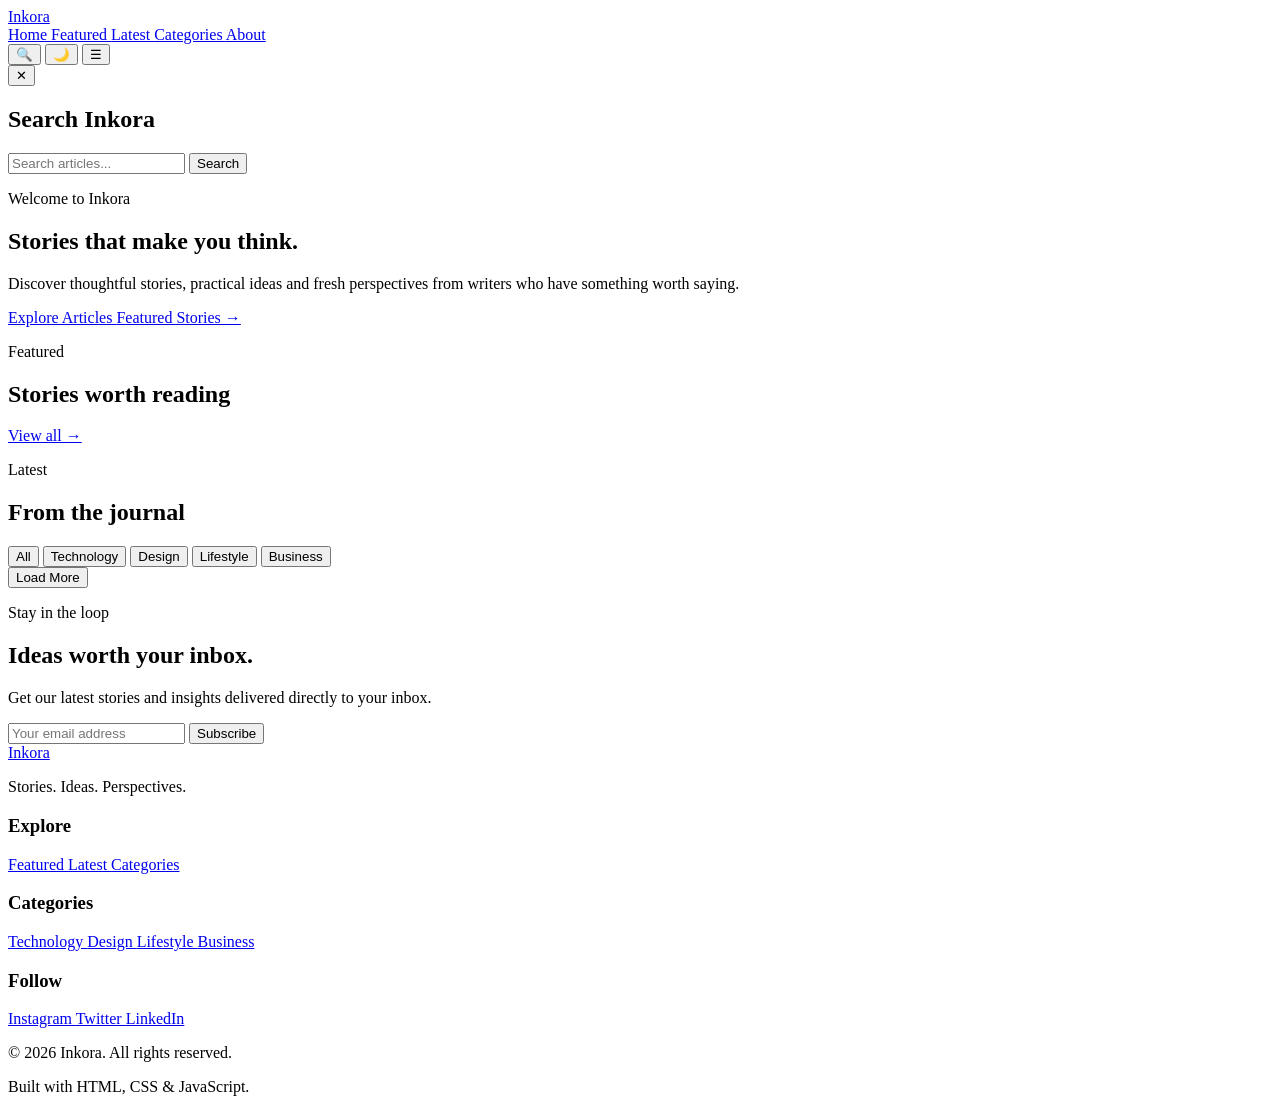
==== index.html @ 0a737d72 "Added the HTML file structure" ====
<!DOCTYPE html>
<html lang="en">

<head>

    <meta charset="UTF-8">

    <meta
        name="viewport"
        content="width=device-width, initial-scale=1.0"
    >

    <meta
        name="description"
        content="Inkora — Stories, ideas and perspectives."
    >

    <title>Inkora — Stories. Ideas. Perspectives.</title>

    <!-- Google Font -->
    <link
        rel="preconnect"
        href="https://fonts.googleapis.com"
    >

    <link
        rel="preconnect"
        href="https://fonts.gstatic.com"
        crossorigin
    >

    <link
        href="https://fonts.googleapis.com/css2?family=DM+Sans:wght@400;500;600;700&family=Playfair+Display:wght@500;600;700&display=swap"
        rel="stylesheet"
    >

    <!-- Main CSS -->
    <link
        rel="stylesheet"
        href="./css/style.css"
    >

    <!-- Main JavaScript -->
    <script
        src="./js/main.js"
        defer
    ></script>

</head>


<body>

    <!-- =========================================
         HEADER
    ========================================== -->

    <header class="header">

        <div class="container header-container">

            <!-- Logo -->

            <a
                href="index.html"
                class="logo"
            >
                Inkora
            </a>


            <!-- Navigation -->

            <nav
                class="navbar"
                id="navbar"
                aria-label="Main navigation"
            >

                <a
                    href="#home"
                    class="navbar-link"
                >
                    Home
                </a>

                <a
                    href="#featured"
                    class="navbar-link"
                >
                    Featured
                </a>

                <a
                    href="#latest"
                    class="navbar-link"
                >
                    Latest
                </a>

                <a
                    href="#categories"
                    class="navbar-link"
                >
                    Categories
                </a>

                <a
                    href="#about"
                    class="navbar-link"
                >
                    About
                </a>

            </nav>


            <!-- Header actions -->

            <div class="header-actions">

                <button
                    class="icon-btn"
                    id="searchBtn"
                    type="button"
                    aria-label="Open search"
                >
                    🔍
                </button>


                <button
                    class="icon-btn"
                    id="themeToggle"
                    type="button"
                    aria-label="Toggle dark mode"
                >
                    🌙
                </button>


                <button
                    class="menu-btn"
                    id="menuBtn"
                    type="button"
                    aria-label="Open navigation menu"
                    aria-expanded="false"
                >
                    ☰
                </button>

            </div>

        </div>

    </header>


    <!-- =========================================
         SEARCH OVERLAY
    ========================================== -->

    <div
        class="search-overlay"
        id="searchOverlay"
    >

        <div class="search-container">

            <button
                class="close-search"
                id="closeSearch"
                type="button"
                aria-label="Close search"
            >
                ✕
            </button>


            <h2>
                Search Inkora
            </h2>


            <form
                class="search-form"
                id="searchForm"
            >

                <input
                    type="search"
                    id="searchInput"
                    placeholder="Search articles..."
                    autocomplete="off"
                >

                <button
                    type="submit"
                    class="btn"
                >
                    Search
                </button>

            </form>

        </div>

    </div>


    <!-- =========================================
         MAIN CONTENT
    ========================================== -->

    <main id="home">


        <!-- =====================================
             HERO
        ====================================== -->

        <section class="hero">

            <div class="container hero-container">

                <div class="hero-content">

                    <p class="eyebrow">
                        Welcome to Inkora
                    </p>

                    <h1 class="hero-title">

                        Stories that
                        <span>make you think.</span>

                    </h1>

                    <p class="hero-description">

                        Discover thoughtful stories,
                        practical ideas and fresh
                        perspectives from writers
                        who have something worth saying.

                    </p>


                    <div class="hero-actions">

                        <a
                            href="#latest"
                            class="btn"
                        >
                            Explore Articles
                        </a>

                        <a
                            href="#featured"
                            class="text-link"
                        >
                            Featured Stories →
                        </a>

                    </div>

                </div>

            </div>

        </section>


        <!-- =====================================
             FEATURED POSTS
        ====================================== -->

        <section
            class="section featured"
            id="featured"
        >

            <div class="container">

                <div class="section-header">

                    <div>

                        <p class="eyebrow">
                            Featured
                        </p>

                        <h2 class="section-title">
                            Stories worth reading
                        </h2>

                    </div>

                    <a
                        href="#latest"
                        class="text-link"
                    >
                        View all →
                    </a>

                </div>


                <div
                    class="featured-grid"
                    id="featuredPosts"
                >

                    <!-- JavaScript will generate
                         featured posts here -->

                </div>

            </div>

        </section>


        <!-- =====================================
             LATEST POSTS
        ====================================== -->

        <section
            class="section latest"
            id="latest"
        >

            <div class="container">

                <div class="section-header">

                    <div>

                        <p class="eyebrow">
                            Latest
                        </p>

                        <h2 class="section-title">
                            From the journal
                        </h2>

                    </div>

                </div>


                <!-- Categories -->

                <div
                    class="category-list"
                    id="categories"
                >

                    <button
                        class="category-btn active"
                        data-category="all"
                    >
                        All
                    </button>

                    <button
                        class="category-btn"
                        data-category="Technology"
                    >
                        Technology
                    </button>

                    <button
                        class="category-btn"
                        data-category="Design"
                    >
                        Design
                    </button>

                    <button
                        class="category-btn"
                        data-category="Lifestyle"
                    >
                        Lifestyle
                    </button>

                    <button
                        class="category-btn"
                        data-category="Business"
                    >
                        Business
                    </button>

                </div>


                <!-- Posts -->

                <div
                    class="post-grid"
                    id="latestPosts"
                >

                    <!-- JavaScript will generate
                         latest posts here -->

                </div>


                <!-- Load More -->

                <div class="load-more-wrapper">

                    <button
                        class="btn btn-outline"
                        id="loadMoreBtn"
                        type="button"
                    >
                        Load More
                    </button>

                </div>

            </div>

        </section>


        <!-- =====================================
             NEWSLETTER
        ====================================== -->

        <section class="newsletter-section">

            <div class="container newsletter-container">

                <div>

                    <p class="eyebrow">
                        Stay in the loop
                    </p>

                    <h2 class="section-title">
                        Ideas worth your inbox.
                    </h2>

                    <p>
                        Get our latest stories and
                        insights delivered directly
                        to your inbox.
                    </p>

                </div>


                <form
                    class="newsletter-form"
                    id="newsletterForm"
                >

                    <input
                        type="email"
                        id="newsletterEmail"
                        placeholder="Your email address"
                        required
                    >

                    <button
                        class="btn"
                        type="submit"
                    >
                        Subscribe
                    </button>

                </form>

            </div>

        </section>

    </main>


    <!-- =========================================
         FOOTER
    ========================================== -->

    <footer
        class="footer"
        id="about"
    >

        <div class="container">

            <div class="footer-grid">


                <div class="footer-brand">

                    <a
                        href="index.html"
                        class="logo"
                    >
                        Inkora
                    </a>

                    <p>
                        Stories. Ideas. Perspectives.
                    </p>

                </div>


                <div class="footer-column">

                    <h3>
                        Explore
                    </h3>

                    <a href="#featured">
                        Featured
                    </a>

                    <a href="#latest">
                        Latest
                    </a>

                    <a href="#categories">
                        Categories
                    </a>

                </div>


                <div class="footer-column">

                    <h3>
                        Categories
                    </h3>

                    <a href="#">
                        Technology
                    </a>

                    <a href="#">
                        Design
                    </a>

                    <a href="#">
                        Lifestyle
                    </a>

                    <a href="#">
                        Business
                    </a>

                </div>


                <div class="footer-column">

                    <h3>
                        Follow
                    </h3>

                    <a href="#">
                        Instagram
                    </a>

                    <a href="#">
                        Twitter
                    </a>

                    <a href="#">
                        LinkedIn
                    </a>

                </div>

            </div>


            <div class="footer-bottom">

                <p>
                    © 2026 Inkora. All rights reserved.
                </p>

                <p>
                    Built with HTML, CSS & JavaScript.
                </p>

            </div>

        </div>

    </footer>

</body>

</html>
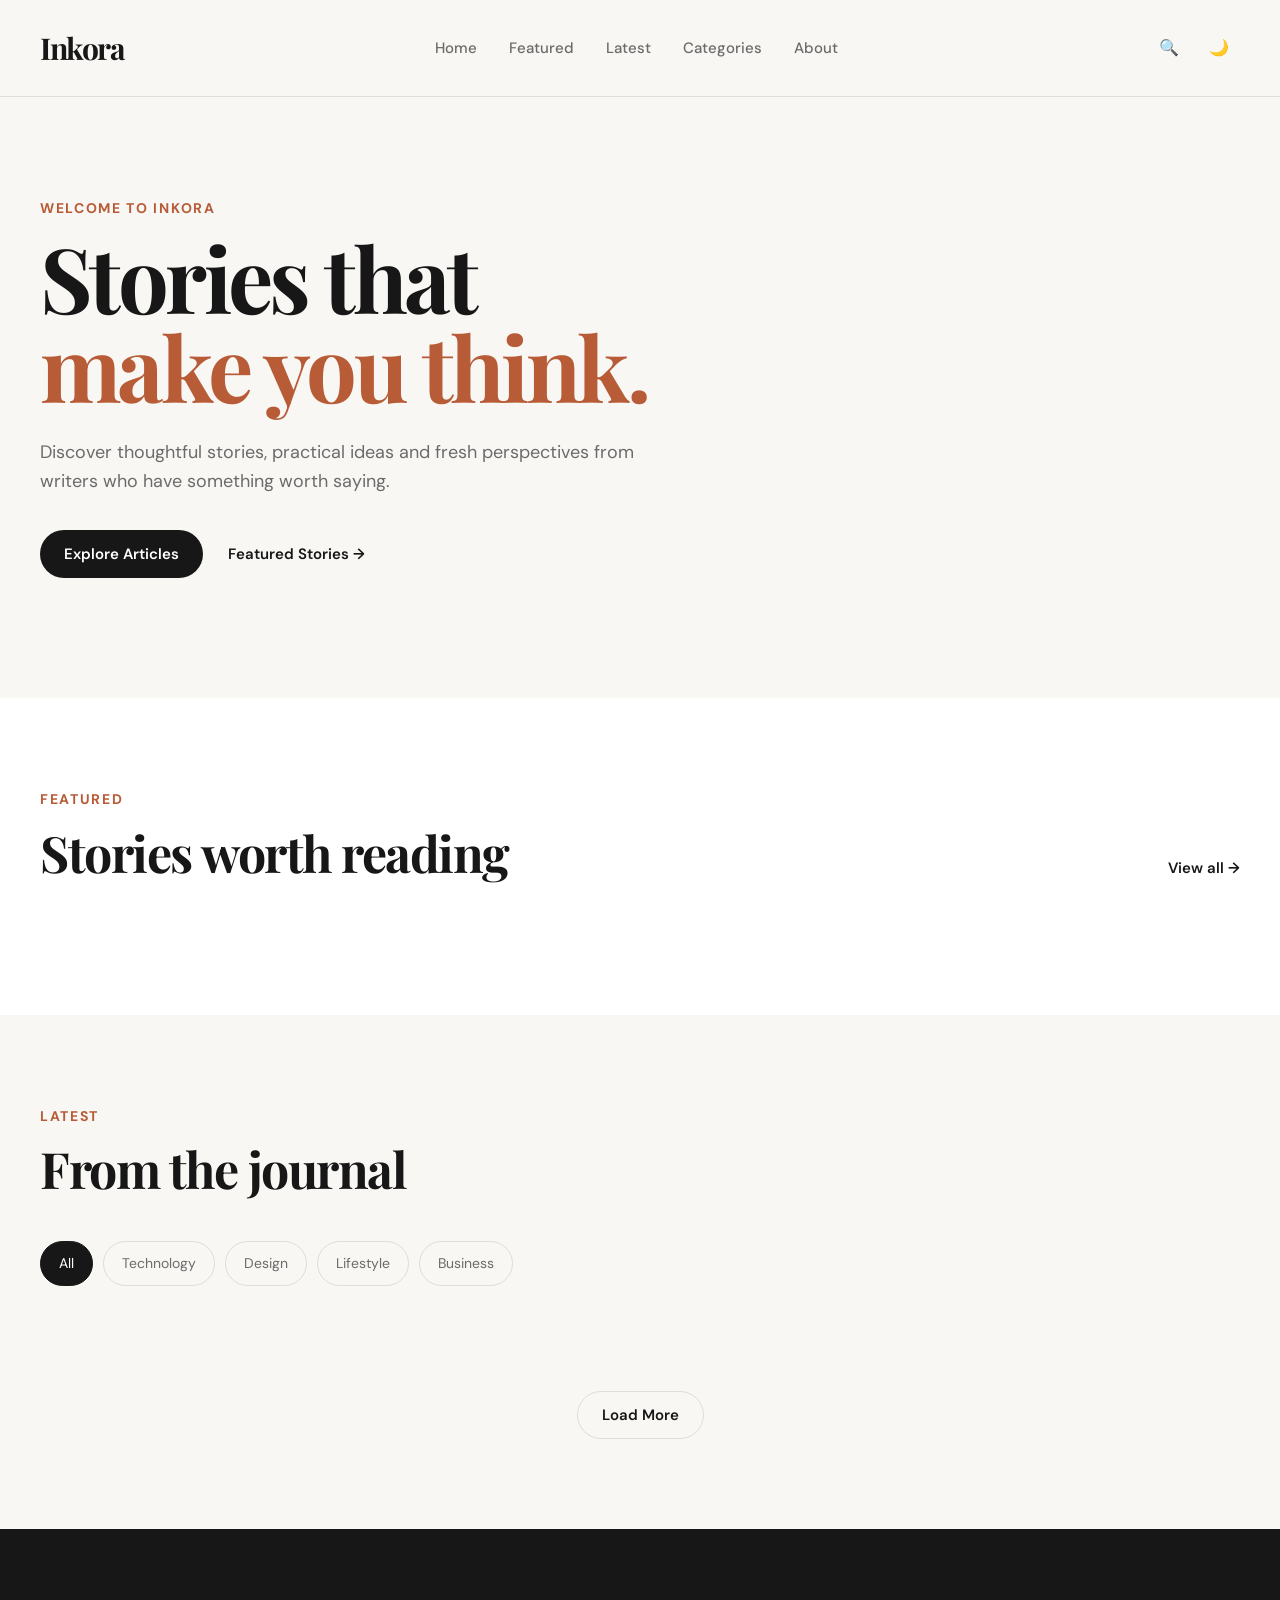
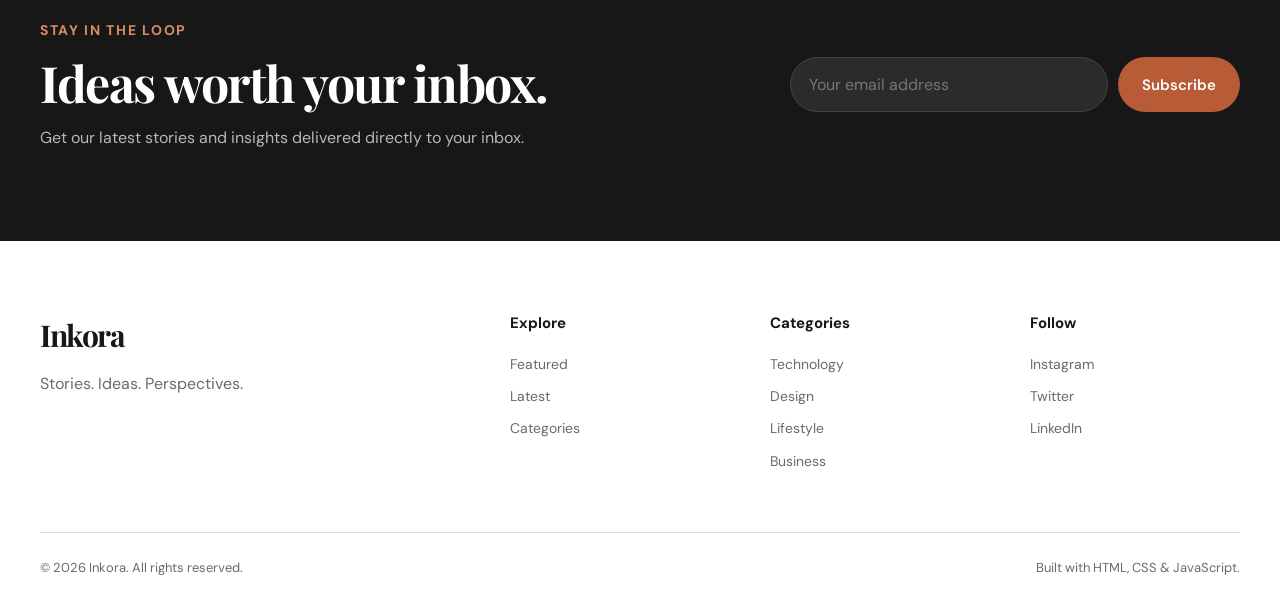
==== commit 772f97b7: "Added inkora file structue" ====
--- a/index.html
+++ b/index.html
@@ -1,601 +1,601 @@
-<!DOCTYPE html>
-<html lang="en">
-
-<head>
-
-    <meta charset="UTF-8">
-
-    <meta
-        name="viewport"
-        content="width=device-width, initial-scale=1.0"
-    >
-
-    <meta
-        name="description"
-        content="Inkora — Stories, ideas and perspectives."
-    >
-
-    <title>Inkora — Stories. Ideas. Perspectives.</title>
-
-    <!-- Google Font -->
-    <link
-        rel="preconnect"
-        href="https://fonts.googleapis.com"
-    >
-
-    <link
-        rel="preconnect"
-        href="https://fonts.gstatic.com"
-        crossorigin
-    >
-
-    <link
-        href="https://fonts.googleapis.com/css2?family=DM+Sans:wght@400;500;600;700&family=Playfair+Display:wght@500;600;700&display=swap"
-        rel="stylesheet"
-    >
-
-    <!-- Main CSS -->
-    <link
-        rel="stylesheet"
-        href="./css/style.css"
-    >
-
-    <!-- Main JavaScript -->
-    <script
-        src="./js/main.js"
-        defer
-    ></script>
-
-</head>
-
-
-<body>
-
-    <!-- =========================================
-         HEADER
-    ========================================== -->
-
-    <header class="header">
-
-        <div class="container header-container">
-
-            <!-- Logo -->
-
-            <a
-                href="index.html"
-                class="logo"
-            >
-                Inkora
-            </a>
-
-
-            <!-- Navigation -->
-
-            <nav
-                class="navbar"
-                id="navbar"
-                aria-label="Main navigation"
-            >
-
-                <a
-                    href="#home"
-                    class="navbar-link"
-                >
-                    Home
-                </a>
-
-                <a
-                    href="#featured"
-                    class="navbar-link"
-                >
-                    Featured
-                </a>
-
-                <a
-                    href="#latest"
-                    class="navbar-link"
-                >
-                    Latest
-                </a>
-
-                <a
-                    href="#categories"
-                    class="navbar-link"
-                >
-                    Categories
-                </a>
-
-                <a
-                    href="#about"
-                    class="navbar-link"
-                >
-                    About
-                </a>
-
-            </nav>
-
-
-            <!-- Header actions -->
-
-            <div class="header-actions">
-
-                <button
-                    class="icon-btn"
-                    id="searchBtn"
-                    type="button"
-                    aria-label="Open search"
-                >
-                    🔍
-                </button>
-
-
-                <button
-                    class="icon-btn"
-                    id="themeToggle"
-                    type="button"
-                    aria-label="Toggle dark mode"
-                >
-                    🌙
-                </button>
-
-
-                <button
-                    class="menu-btn"
-                    id="menuBtn"
-                    type="button"
-                    aria-label="Open navigation menu"
-                    aria-expanded="false"
-                >
-                    ☰
-                </button>
-
-            </div>
-
-        </div>
-
-    </header>
-
-
-    <!-- =========================================
-         SEARCH OVERLAY
-    ========================================== -->
-
-    <div
-        class="search-overlay"
-        id="searchOverlay"
-    >
-
-        <div class="search-container">
-
-            <button
-                class="close-search"
-                id="closeSearch"
-                type="button"
-                aria-label="Close search"
-            >
-                ✕
-            </button>
-
-
-            <h2>
-                Search Inkora
-            </h2>
-
-
-            <form
-                class="search-form"
-                id="searchForm"
-            >
-
-                <input
-                    type="search"
-                    id="searchInput"
-                    placeholder="Search articles..."
-                    autocomplete="off"
-                >
-
-                <button
-                    type="submit"
-                    class="btn"
-                >
-                    Search
-                </button>
-
-            </form>
-
-        </div>
-
-    </div>
-
-
-    <!-- =========================================
-         MAIN CONTENT
-    ========================================== -->
-
-    <main id="home">
-
-
-        <!-- =====================================
-             HERO
-        ====================================== -->
-
-        <section class="hero">
-
-            <div class="container hero-container">
-
-                <div class="hero-content">
-
-                    <p class="eyebrow">
-                        Welcome to Inkora
-                    </p>
-
-                    <h1 class="hero-title">
-
-                        Stories that
-                        <span>make you think.</span>
-
-                    </h1>
-
-                    <p class="hero-description">
-
-                        Discover thoughtful stories,
-                        practical ideas and fresh
-                        perspectives from writers
-                        who have something worth saying.
-
-                    </p>
-
-
-                    <div class="hero-actions">
-
-                        <a
-                            href="#latest"
-                            class="btn"
-                        >
-                            Explore Articles
-                        </a>
-
-                        <a
-                            href="#featured"
-                            class="text-link"
-                        >
-                            Featured Stories →
-                        </a>
-
-                    </div>
-
-                </div>
-
-            </div>
-
-        </section>
-
-
-        <!-- =====================================
-             FEATURED POSTS
-        ====================================== -->
-
-        <section
-            class="section featured"
-            id="featured"
-        >
-
-            <div class="container">
-
-                <div class="section-header">
-
-                    <div>
-
-                        <p class="eyebrow">
-                            Featured
-                        </p>
-
-                        <h2 class="section-title">
-                            Stories worth reading
-                        </h2>
-
-                    </div>
-
-                    <a
-                        href="#latest"
-                        class="text-link"
-                    >
-                        View all →
-                    </a>
-
-                </div>
-
-
-                <div
-                    class="featured-grid"
-                    id="featuredPosts"
-                >
-
-                    <!-- JavaScript will generate
-                         featured posts here -->
-
-                </div>
-
-            </div>
-
-        </section>
-
-
-        <!-- =====================================
-             LATEST POSTS
-        ====================================== -->
-
-        <section
-            class="section latest"
-            id="latest"
-        >
-
-            <div class="container">
-
-                <div class="section-header">
-
-                    <div>
-
-                        <p class="eyebrow">
-                            Latest
-                        </p>
-
-                        <h2 class="section-title">
-                            From the journal
-                        </h2>
-
-                    </div>
-
-                </div>
-
-
-                <!-- Categories -->
-
-                <div
-                    class="category-list"
-                    id="categories"
-                >
-
-                    <button
-                        class="category-btn active"
-                        data-category="all"
-                    >
-                        All
-                    </button>
-
-                    <button
-                        class="category-btn"
-                        data-category="Technology"
-                    >
-                        Technology
-                    </button>
-
-                    <button
-                        class="category-btn"
-                        data-category="Design"
-                    >
-                        Design
-                    </button>
-
-                    <button
-                        class="category-btn"
-                        data-category="Lifestyle"
-                    >
-                        Lifestyle
-                    </button>
-
-                    <button
-                        class="category-btn"
-                        data-category="Business"
-                    >
-                        Business
-                    </button>
-
-                </div>
-
-
-                <!-- Posts -->
-
-                <div
-                    class="post-grid"
-                    id="latestPosts"
-                >
-
-                    <!-- JavaScript will generate
-                         latest posts here -->
-
-                </div>
-
-
-                <!-- Load More -->
-
-                <div class="load-more-wrapper">
-
-                    <button
-                        class="btn btn-outline"
-                        id="loadMoreBtn"
-                        type="button"
-                    >
-                        Load More
-                    </button>
-
-                </div>
-
-            </div>
-
-        </section>
-
-
-        <!-- =====================================
-             NEWSLETTER
-        ====================================== -->
-
-        <section class="newsletter-section">
-
-            <div class="container newsletter-container">
-
-                <div>
-
-                    <p class="eyebrow">
-                        Stay in the loop
-                    </p>
-
-                    <h2 class="section-title">
-                        Ideas worth your inbox.
-                    </h2>
-
-                    <p>
-                        Get our latest stories and
-                        insights delivered directly
-                        to your inbox.
-                    </p>
-
-                </div>
-
-
-                <form
-                    class="newsletter-form"
-                    id="newsletterForm"
-                >
-
-                    <input
-                        type="email"
-                        id="newsletterEmail"
-                        placeholder="Your email address"
-                        required
-                    >
-
-                    <button
-                        class="btn"
-                        type="submit"
-                    >
-                        Subscribe
-                    </button>
-
-                </form>
-
-            </div>
-
-        </section>
-
-    </main>
-
-
-    <!-- =========================================
-         FOOTER
-    ========================================== -->
-
-    <footer
-        class="footer"
-        id="about"
-    >
-
-        <div class="container">
-
-            <div class="footer-grid">
-
-
-                <div class="footer-brand">
-
-                    <a
-                        href="index.html"
-                        class="logo"
-                    >
-                        Inkora
-                    </a>
-
-                    <p>
-                        Stories. Ideas. Perspectives.
-                    </p>
-
-                </div>
-
-
-                <div class="footer-column">
-
-                    <h3>
-                        Explore
-                    </h3>
-
-                    <a href="#featured">
-                        Featured
-                    </a>
-
-                    <a href="#latest">
-                        Latest
-                    </a>
-
-                    <a href="#categories">
-                        Categories
-                    </a>
-
-                </div>
-
-
-                <div class="footer-column">
-
-                    <h3>
-                        Categories
-                    </h3>
-
-                    <a href="#">
-                        Technology
-                    </a>
-
-                    <a href="#">
-                        Design
-                    </a>
-
-                    <a href="#">
-                        Lifestyle
-                    </a>
-
-                    <a href="#">
-                        Business
-                    </a>
-
-                </div>
-
-
-                <div class="footer-column">
-
-                    <h3>
-                        Follow
-                    </h3>
-
-                    <a href="#">
-                        Instagram
-                    </a>
-
-                    <a href="#">
-                        Twitter
-                    </a>
-
-                    <a href="#">
-                        LinkedIn
-                    </a>
-
-                </div>
-
-            </div>
-
-
-            <div class="footer-bottom">
-
-                <p>
-                    © 2026 Inkora. All rights reserved.
-                </p>
-
-                <p>
-                    Built with HTML, CSS & JavaScript.
-                </p>
-
-            </div>
-
-        </div>
-
-    </footer>
-
-</body>
-
+<!DOCTYPE html>
+<html lang="en">
+
+<head>
+
+    <meta charset="UTF-8">
+
+    <meta
+        name="viewport"
+        content="width=device-width, initial-scale=1.0"
+    >
+
+    <meta
+        name="description"
+        content="Inkora — Stories, ideas and perspectives."
+    >
+
+    <title>Inkora — Stories. Ideas. Perspectives.</title>
+
+    <!-- Google Font -->
+    <link
+        rel="preconnect"
+        href="https://fonts.googleapis.com"
+    >
+
+    <link
+        rel="preconnect"
+        href="https://fonts.gstatic.com"
+        crossorigin
+    >
+
+    <link
+        href="https://fonts.googleapis.com/css2?family=DM+Sans:wght@400;500;600;700&family=Playfair+Display:wght@500;600;700&display=swap"
+        rel="stylesheet"
+    >
+
+    <!-- Main CSS -->
+    <link
+        rel="stylesheet"
+        href="./css/style.css"
+    >
+
+    <!-- Main JavaScript -->
+    <script
+        src="./js/main.js"
+        defer
+    ></script>
+
+</head>
+
+
+<body>
+
+    <!-- =========================================
+         HEADER
+    ========================================== -->
+
+    <header class="header">
+
+        <div class="container header-container">
+
+            <!-- Logo -->
+
+            <a
+                href="index.html"
+                class="logo"
+            >
+                Inkora
+            </a>
+
+
+            <!-- Navigation -->
+
+            <nav
+                class="navbar"
+                id="navbar"
+                aria-label="Main navigation"
+            >
+
+                <a
+                    href="#home"
+                    class="navbar-link"
+                >
+                    Home
+                </a>
+
+                <a
+                    href="#featured"
+                    class="navbar-link"
+                >
+                    Featured
+                </a>
+
+                <a
+                    href="#latest"
+                    class="navbar-link"
+                >
+                    Latest
+                </a>
+
+                <a
+                    href="#categories"
+                    class="navbar-link"
+                >
+                    Categories
+                </a>
+
+                <a
+                    href="#about"
+                    class="navbar-link"
+                >
+                    About
+                </a>
+
+            </nav>
+
+
+            <!-- Header actions -->
+
+            <div class="header-actions">
+
+                <button
+                    class="icon-btn"
+                    id="searchBtn"
+                    type="button"
+                    aria-label="Open search"
+                >
+                    🔍
+                </button>
+
+
+                <button
+                    class="icon-btn"
+                    id="themeToggle"
+                    type="button"
+                    aria-label="Toggle dark mode"
+                >
+                    🌙
+                </button>
+
+
+                <button
+                    class="menu-btn"
+                    id="menuBtn"
+                    type="button"
+                    aria-label="Open navigation menu"
+                    aria-expanded="false"
+                >
+                    ☰
+                </button>
+
+            </div>
+
+        </div>
+
+    </header>
+
+
+    <!-- =========================================
+         SEARCH OVERLAY
+    ========================================== -->
+
+    <div
+        class="search-overlay"
+        id="searchOverlay"
+    >
+
+        <div class="search-container">
+
+            <button
+                class="close-search"
+                id="closeSearch"
+                type="button"
+                aria-label="Close search"
+            >
+                ✕
+            </button>
+
+
+            <h2>
+                Search Inkora
+            </h2>
+
+
+            <form
+                class="search-form"
+                id="searchForm"
+            >
+
+                <input
+                    type="search"
+                    id="searchInput"
+                    placeholder="Search articles..."
+                    autocomplete="off"
+                >
+
+                <button
+                    type="submit"
+                    class="btn"
+                >
+                    Search
+                </button>
+
+            </form>
+
+        </div>
+
+    </div>
+
+
+    <!-- =========================================
+         MAIN CONTENT
+    ========================================== -->
+
+    <main id="home">
+
+
+        <!-- =====================================
+             HERO
+        ====================================== -->
+
+        <section class="hero">
+
+            <div class="container hero-container">
+
+                <div class="hero-content">
+
+                    <p class="eyebrow">
+                        Welcome to Inkora
+                    </p>
+
+                    <h1 class="hero-title">
+
+                        Stories that
+                        <span>make you think.</span>
+
+                    </h1>
+
+                    <p class="hero-description">
+
+                        Discover thoughtful stories,
+                        practical ideas and fresh
+                        perspectives from writers
+                        who have something worth saying.
+
+                    </p>
+
+
+                    <div class="hero-actions">
+
+                        <a
+                            href="#latest"
+                            class="btn"
+                        >
+                            Explore Articles
+                        </a>
+
+                        <a
+                            href="#featured"
+                            class="text-link"
+                        >
+                            Featured Stories →
+                        </a>
+
+                    </div>
+
+                </div>
+
+            </div>
+
+        </section>
+
+
+        <!-- =====================================
+             FEATURED POSTS
+        ====================================== -->
+
+        <section
+            class="section featured"
+            id="featured"
+        >
+
+            <div class="container">
+
+                <div class="section-header">
+
+                    <div>
+
+                        <p class="eyebrow">
+                            Featured
+                        </p>
+
+                        <h2 class="section-title">
+                            Stories worth reading
+                        </h2>
+
+                    </div>
+
+                    <a
+                        href="#latest"
+                        class="text-link"
+                    >
+                        View all →
+                    </a>
+
+                </div>
+
+
+                <div
+                    class="featured-grid"
+                    id="featuredPosts"
+                >
+
+                    <!-- JavaScript will generate
+                         featured posts here -->
+
+                </div>
+
+            </div>
+
+        </section>
+
+
+        <!-- =====================================
+             LATEST POSTS
+        ====================================== -->
+
+        <section
+            class="section latest"
+            id="latest"
+        >
+
+            <div class="container">
+
+                <div class="section-header">
+
+                    <div>
+
+                        <p class="eyebrow">
+                            Latest
+                        </p>
+
+                        <h2 class="section-title">
+                            From the journal
+                        </h2>
+
+                    </div>
+
+                </div>
+
+
+                <!-- Categories -->
+
+                <div
+                    class="category-list"
+                    id="categories"
+                >
+
+                    <button
+                        class="category-btn active"
+                        data-category="all"
+                    >
+                        All
+                    </button>
+
+                    <button
+                        class="category-btn"
+                        data-category="Technology"
+                    >
+                        Technology
+                    </button>
+
+                    <button
+                        class="category-btn"
+                        data-category="Design"
+                    >
+                        Design
+                    </button>
+
+                    <button
+                        class="category-btn"
+                        data-category="Lifestyle"
+                    >
+                        Lifestyle
+                    </button>
+
+                    <button
+                        class="category-btn"
+                        data-category="Business"
+                    >
+                        Business
+                    </button>
+
+                </div>
+
+
+                <!-- Posts -->
+
+                <div
+                    class="post-grid"
+                    id="latestPosts"
+                >
+
+                    <!-- JavaScript will generate
+                         latest posts here -->
+
+                </div>
+
+
+                <!-- Load More -->
+
+                <div class="load-more-wrapper">
+
+                    <button
+                        class="btn btn-outline"
+                        id="loadMoreBtn"
+                        type="button"
+                    >
+                        Load More
+                    </button>
+
+                </div>
+
+            </div>
+
+        </section>
+
+
+        <!-- =====================================
+             NEWSLETTER
+        ====================================== -->
+
+        <section class="newsletter-section">
+
+            <div class="container newsletter-container">
+
+                <div>
+
+                    <p class="eyebrow">
+                        Stay in the loop
+                    </p>
+
+                    <h2 class="section-title">
+                        Ideas worth your inbox.
+                    </h2>
+
+                    <p>
+                        Get our latest stories and
+                        insights delivered directly
+                        to your inbox.
+                    </p>
+
+                </div>
+
+
+                <form
+                    class="newsletter-form"
+                    id="newsletterForm"
+                >
+
+                    <input
+                        type="email"
+                        id="newsletterEmail"
+                        placeholder="Your email address"
+                        required
+                    >
+
+                    <button
+                        class="btn"
+                        type="submit"
+                    >
+                        Subscribe
+                    </button>
+
+                </form>
+
+            </div>
+
+        </section>
+
+    </main>
+
+
+    <!-- =========================================
+         FOOTER
+    ========================================== -->
+
+    <footer
+        class="footer"
+        id="about"
+    >
+
+        <div class="container">
+
+            <div class="footer-grid">
+
+
+                <div class="footer-brand">
+
+                    <a
+                        href="index.html"
+                        class="logo"
+                    >
+                        Inkora
+                    </a>
+
+                    <p>
+                        Stories. Ideas. Perspectives.
+                    </p>
+
+                </div>
+
+
+                <div class="footer-column">
+
+                    <h3>
+                        Explore
+                    </h3>
+
+                    <a href="#featured">
+                        Featured
+                    </a>
+
+                    <a href="#latest">
+                        Latest
+                    </a>
+
+                    <a href="#categories">
+                        Categories
+                    </a>
+
+                </div>
+
+
+                <div class="footer-column">
+
+                    <h3>
+                        Categories
+                    </h3>
+
+                    <a href="#">
+                        Technology
+                    </a>
+
+                    <a href="#">
+                        Design
+                    </a>
+
+                    <a href="#">
+                        Lifestyle
+                    </a>
+
+                    <a href="#">
+                        Business
+                    </a>
+
+                </div>
+
+
+                <div class="footer-column">
+
+                    <h3>
+                        Follow
+                    </h3>
+
+                    <a href="#">
+                        Instagram
+                    </a>
+
+                    <a href="#">
+                        Twitter
+                    </a>
+
+                    <a href="#">
+                        LinkedIn
+                    </a>
+
+                </div>
+
+            </div>
+
+
+            <div class="footer-bottom">
+
+                <p>
+                    © 2026 Inkora. All rights reserved.
+                </p>
+
+                <p>
+                    Built with HTML, CSS & JavaScript.
+                </p>
+
+            </div>
+
+        </div>
+
+    </footer>
+
+</body>
+
 </html>
--- a/css/style.css
+++ b/css/style.css
@@ -0,0 +1,899 @@
+* {
+    margin: 0;
+    padding: 0;
+    box-sizing: border-box;
+}
+
+:root {
+
+    /* Colors */
+
+    --color-background: #f8f7f4;
+    --color-surface: #ffffff;
+    --color-text: #171717;
+    --color-text-light: #6b6b6b;
+    --color-border: #deddd9;
+    --color-accent: #b85c38;
+    --color-accent-dark: #91452a;
+
+
+    /* Typography */
+
+    --font-body: "DM Sans", sans-serif;
+    --font-heading: "Playfair Display", serif;
+
+
+    /* Layout */
+
+    --container-width: 1200px;
+    --container-padding: 20px;
+
+
+    /* Borders */
+
+    --radius-small: 8px;
+    --radius-medium: 16px;
+    --radius-large: 24px;
+    --radius-pill: 999px;
+
+
+    /* Shadows */
+
+    --shadow-small:
+        0 4px 20px rgba(0, 0, 0, 0.06);
+
+    --shadow-medium:
+        0 10px 40px rgba(0, 0, 0, 0.08);
+
+
+    /* Animation */
+
+    --transition:
+        0.25s ease;
+
+}
+
+html {
+    font-size: 62.5%;
+    scroll-behavior: smooth;
+}
+
+body {
+    min-height: 100vh;
+
+    background-color: var(--color-background);
+    color: var(--color-text);
+
+    font-family: var(--font-body);
+    font-size: 1.6rem;
+    line-height: 1.6;
+
+    overflow-x: hidden;
+}
+
+img {
+    display: block;
+    max-width: 100%;
+}
+
+a {
+    color: inherit;
+    text-decoration: none;
+}
+
+button,
+input,
+textarea {
+    font: inherit;
+}
+
+button {
+    border: none;
+    cursor: pointer;
+}
+
+ul {
+    list-style: none;
+}
+/* =========================================
+   CONTAINER
+========================================= */
+
+.container {
+    width: min(
+        calc(100% - (var(--container-padding) * 2)),
+        var(--container-width)
+    );
+
+    margin-inline: auto;
+}
+/* =========================================
+   BUTTONS
+========================================= */
+
+.btn {
+    display: inline-flex;
+    align-items: center;
+    justify-content: center;
+
+    min-height: 48px;
+
+    padding-inline: 24px;
+
+    background-color: var(--color-text);
+    color: var(--color-surface);
+
+    border-radius: var(--radius-pill);
+
+    font-size: 1.5rem;
+    font-weight: 600;
+
+    transition:
+        background-color var(--transition),
+        transform var(--transition);
+}
+
+.btn:hover {
+    background-color: var(--color-accent);
+    transform: translateY(-2px);
+}
+
+.btn-outline {
+    background-color: transparent;
+    color: var(--color-text);
+
+    border: 1px solid var(--color-border);
+}
+
+.btn-outline:hover {
+    color: var(--color-surface);
+    border-color: var(--color-text);
+    background-color: var(--color-text);
+}
+
+/* =========================================
+   HEADER
+========================================= */
+
+.header {
+    position: relative;
+    z-index: 100;
+
+    padding-block: 24px;
+
+    border-bottom: 1px solid var(--color-border);
+}
+
+.header-container {
+    display: flex;
+    align-items: center;
+    justify-content: space-between;
+
+    gap: 30px;
+}
+
+.logo {
+    font-family: var(--font-heading);
+    font-size: 3rem;
+    font-weight: 700;
+    letter-spacing: -0.05em;
+}
+
+.navbar {
+    display: flex;
+    align-items: center;
+
+    gap: 32px;
+}
+
+.navbar-link {
+    position: relative;
+
+    font-size: 1.5rem;
+    font-weight: 500;
+
+    color: var(--color-text-light);
+
+    transition:
+        color var(--transition);
+}
+
+.navbar-link:hover {
+    color: var(--color-text);
+}
+
+.header-actions {
+    display: flex;
+    align-items: center;
+
+    gap: 8px;
+}
+
+.icon-btn,
+.menu-btn {
+    width: 42px;
+    height: 42px;
+
+    display: grid;
+    place-items: center;
+
+    background: transparent;
+
+    border-radius: 50%;
+
+    transition:
+        background-color var(--transition);
+}
+
+.icon-btn:hover,
+.menu-btn:hover {
+    background-color: var(--color-border);
+}
+
+.menu-btn {
+    display: none;
+}
+/* =========================================
+   HERO
+========================================= */
+
+.hero {
+    padding-block: 100px 120px;
+}
+
+.hero-container {
+    display: flex;
+    align-items: center;
+}
+
+.hero-content {
+    max-width: 850px;
+}
+
+.eyebrow {
+    margin-bottom: 14px;
+
+    color: var(--color-accent);
+
+    font-size: 1.4rem;
+    font-weight: 700;
+
+    text-transform: uppercase;
+    letter-spacing: 0.12em;
+}
+
+.hero-title {
+    max-width: 850px;
+
+    font-family: var(--font-heading);
+
+    font-size: clamp(
+        5rem,
+        8vw,
+        9rem
+    );
+
+    line-height: 0.98;
+
+    letter-spacing: -0.04em;
+}
+
+.hero-title span {
+    display: block;
+
+    color: var(--color-accent);
+}
+
+.hero-description {
+    max-width: 620px;
+
+    margin-top: 28px;
+
+    color: var(--color-text-light);
+
+    font-size: 1.8rem;
+}
+
+.hero-actions {
+    display: flex;
+    align-items: center;
+
+    gap: 25px;
+
+    margin-top: 35px;
+}
+
+.text-link {
+    font-size: 1.5rem;
+    font-weight: 600;
+
+    transition:
+        color var(--transition);
+}
+
+.text-link:hover {
+    color: var(--color-accent);
+}
+/* =========================================
+   SECTIONS
+========================================= */
+
+.section {
+    padding-block: 90px;
+}
+
+.section-header {
+    display: flex;
+    align-items: flex-end;
+    justify-content: space-between;
+
+    gap: 30px;
+
+    margin-bottom: 45px;
+}
+
+.section-title {
+    font-family: var(--font-heading);
+
+    font-size: clamp(
+        3.2rem,
+        5vw,
+        5rem
+    );
+
+    line-height: 1.1;
+
+    letter-spacing: -0.03em;
+}
+/* =========================================
+   FEATURED POSTS
+========================================= */
+
+.featured {
+    background-color: var(--color-surface);
+}
+
+.featured-grid {
+    display: grid;
+
+    grid-template-columns:
+        repeat(3, 1fr);
+
+    gap: 24px;
+}
+/* =========================================
+   POST CARD
+========================================= */
+
+.post-card {
+    overflow: hidden;
+}
+
+.post-card-image {
+    display: block;
+
+    aspect-ratio: 4 / 3;
+
+    overflow: hidden;
+
+    border-radius: var(--radius-medium);
+
+    background-color: var(--color-border);
+}
+
+.post-card-image img {
+    width: 100%;
+    height: 100%;
+
+    object-fit: cover;
+
+    transition:
+        transform 0.5s ease;
+}
+
+.post-card:hover .post-card-image img {
+    transform: scale(1.04);
+}
+
+.post-card-content {
+    padding-top: 20px;
+}
+
+.post-meta {
+    display: flex;
+    align-items: center;
+
+    gap: 10px;
+
+    margin-bottom: 12px;
+
+    color: var(--color-text-light);
+
+    font-size: 1.3rem;
+}
+
+.post-meta span:first-child {
+    color: var(--color-accent);
+
+    font-weight: 700;
+}
+
+.post-title {
+    font-family: var(--font-heading);
+
+    font-size: 2.6rem;
+    line-height: 1.2;
+
+    letter-spacing: -0.02em;
+
+    transition:
+        color var(--transition);
+}
+
+.post-card:hover .post-title {
+    color: var(--color-accent);
+}
+
+.post-excerpt {
+    margin-top: 12px;
+
+    color: var(--color-text-light);
+
+    font-size: 1.5rem;
+}
+
+.post-tags {
+    display: flex;
+    flex-wrap: wrap;
+
+    gap: 7px;
+
+    margin-top: 16px;
+}
+
+.post-tags span {
+    padding: 5px 10px;
+
+    background-color: var(--color-background);
+
+    border-radius: var(--radius-pill);
+
+    color: var(--color-text-light);
+
+    font-size: 1.2rem;
+}
+/* =========================================
+   LATEST POSTS
+========================================= */
+
+.latest {
+    background-color: var(--color-background);
+}
+
+.post-grid {
+    display: grid;
+
+    grid-template-columns:
+        repeat(3, 1fr);
+
+    gap: 55px 24px;
+}
+/* =========================================
+   CATEGORIES
+========================================= */
+
+.category-list {
+    display: flex;
+    flex-wrap: wrap;
+
+    gap: 10px;
+
+    margin-bottom: 45px;
+}
+
+.category-btn {
+    padding: 10px 18px;
+
+    background-color: transparent;
+
+    border: 1px solid var(--color-border);
+
+    border-radius: var(--radius-pill);
+
+    color: var(--color-text-light);
+
+    font-size: 1.4rem;
+
+    transition:
+        background-color var(--transition),
+        color var(--transition),
+        border-color var(--transition);
+}
+
+.category-btn:hover,
+.category-btn.active {
+    background-color: var(--color-text);
+    color: var(--color-surface);
+
+    border-color: var(--color-text);
+}
+/* =========================================
+   LOAD MORE
+========================================= */
+
+.load-more-wrapper {
+    display: flex;
+    justify-content: center;
+
+    margin-top: 60px;
+}
+/* =========================================
+   NEWSLETTER
+========================================= */
+
+.newsletter-section {
+    padding-block: 90px;
+
+    background-color: var(--color-text);
+
+    color: var(--color-surface);
+}
+
+.newsletter-container {
+    display: flex;
+    align-items: center;
+    justify-content: space-between;
+
+    gap: 50px;
+}
+
+.newsletter-section .eyebrow {
+    color: #d98b68;
+}
+
+.newsletter-section .section-title {
+    max-width: 600px;
+}
+
+.newsletter-section p:not(.eyebrow) {
+    max-width: 600px;
+
+    margin-top: 15px;
+
+    color: #b8b8b8;
+}
+
+.newsletter-form {
+    display: flex;
+
+    width: min(100%, 450px);
+
+    gap: 10px;
+}
+
+.newsletter-form input {
+    flex: 1;
+
+    min-width: 0;
+
+    padding: 14px 18px;
+
+    background-color: #2b2b2b;
+
+    border: 1px solid #444;
+
+    border-radius: var(--radius-pill);
+
+    outline: none;
+
+    color: white;
+}
+
+.newsletter-form input:focus {
+    border-color: var(--color-accent);
+}
+
+.newsletter-section .btn {
+    flex-shrink: 0;
+
+    background-color: var(--color-accent);
+}
+
+.newsletter-section .btn:hover {
+    background-color: var(--color-accent-dark);
+}
+/* =========================================
+   FOOTER
+========================================= */
+
+.footer {
+    padding-block: 70px 25px;
+
+    background-color: var(--color-surface);
+}
+
+.footer-grid {
+    display: grid;
+
+    grid-template-columns:
+        2fr 1fr 1fr 1fr;
+
+    gap: 50px;
+}
+
+.footer-brand p {
+    margin-top: 12px;
+
+    color: var(--color-text-light);
+}
+
+.footer-column h3 {
+    margin-bottom: 18px;
+
+    font-size: 1.5rem;
+}
+
+.footer-column a {
+    display: block;
+
+    margin-top: 10px;
+
+    color: var(--color-text-light);
+
+    font-size: 1.4rem;
+
+    transition:
+        color var(--transition);
+}
+
+.footer-column a:hover {
+    color: var(--color-accent);
+}
+
+.footer-bottom {
+    display: flex;
+    justify-content: space-between;
+
+    gap: 20px;
+
+    margin-top: 60px;
+    padding-top: 25px;
+
+    border-top: 1px solid var(--color-border);
+
+    color: var(--color-text-light);
+
+    font-size: 1.3rem;
+}
+/* =========================================
+   SEARCH OVERLAY
+========================================= */
+
+.search-overlay {
+    position: fixed;
+
+    inset: 0;
+
+    z-index: 1000;
+
+    display: grid;
+    place-items: center;
+
+    padding: 20px;
+
+    background-color: rgba(23, 23, 23, 0.96);
+
+    opacity: 0;
+    visibility: hidden;
+
+    transition:
+        opacity var(--transition),
+        visibility var(--transition);
+}
+
+.search-overlay.active {
+    opacity: 1;
+    visibility: visible;
+}
+
+.search-container {
+    width: min(100%, 800px);
+
+    position: relative;
+}
+
+.search-container h2 {
+    margin-bottom: 25px;
+
+    color: white;
+
+    font-family: var(--font-heading);
+
+    font-size: 4rem;
+}
+
+.close-search {
+    position: absolute;
+
+    top: -60px;
+    right: 0;
+
+    width: 42px;
+    height: 42px;
+
+    display: grid;
+    place-items: center;
+
+    background: transparent;
+
+    color: white;
+
+    font-size: 2rem;
+}
+
+.search-form {
+    display: flex;
+
+    gap: 10px;
+}
+
+.search-form input {
+    flex: 1;
+
+    min-width: 0;
+
+    padding: 18px 20px;
+
+    background: white;
+
+    border: none;
+
+    border-radius: var(--radius-pill);
+
+    outline: none;
+
+    font-size: 1.7rem;
+}
+/* =========================================
+   TABLET
+========================================= */
+
+@media (max-width: 991px) {
+
+    .hero {
+        padding-block: 80px 90px;
+    }
+
+    .featured-grid,
+    .post-grid {
+        grid-template-columns:
+            repeat(2, 1fr);
+    }
+
+    .newsletter-container {
+        flex-direction: column;
+
+        align-items: flex-start;
+    }
+
+    .footer-grid {
+        grid-template-columns:
+            repeat(2, 1fr);
+    }
+
+}
+/* =========================================
+   MOBILE
+========================================= */
+
+@media (max-width: 767px) {
+
+    .navbar {
+        position: absolute;
+
+        top: calc(100% + 10px);
+        left: 20px;
+        right: 20px;
+
+        display: flex;
+        flex-direction: column;
+        align-items: stretch;
+
+        gap: 0;
+
+        padding: 10px;
+
+        background-color: var(--color-surface);
+
+        border: 1px solid var(--color-border);
+
+        border-radius: var(--radius-medium);
+
+        box-shadow: var(--shadow-medium);
+
+        opacity: 0;
+        visibility: hidden;
+
+        transform: translateY(-10px);
+
+        transition:
+            opacity var(--transition),
+            visibility var(--transition),
+            transform var(--transition);
+    }
+
+    .navbar.active {
+        opacity: 1;
+        visibility: visible;
+
+        transform: translateY(0);
+    }
+
+    .navbar-link {
+        padding: 14px;
+
+        border-radius: var(--radius-small);
+    }
+
+    .navbar-link:hover {
+        background-color: var(--color-background);
+    }
+
+    .menu-btn {
+        display: grid;
+    }
+
+    .hero {
+        padding-block: 70px 80px;
+    }
+
+    .hero-title {
+        font-size: clamp(
+            4.5rem,
+            14vw,
+            7rem
+        );
+    }
+
+    .hero-description {
+        font-size: 1.6rem;
+    }
+
+    .hero-actions {
+        flex-direction: column;
+
+        align-items: flex-start;
+    }
+
+    .section {
+        padding-block: 70px;
+    }
+
+    .section-header {
+        align-items: flex-start;
+
+        flex-direction: column;
+    }
+
+    .featured-grid,
+    .post-grid {
+        grid-template-columns: 1fr;
+    }
+
+    .footer-grid {
+        grid-template-columns: 1fr;
+    }
+
+    .footer-bottom {
+        flex-direction: column;
+    }
+
+    .newsletter-form {
+        flex-direction: column;
+    }
+
+    .newsletter-form .btn {
+        width: 100%;
+    }
+
+}
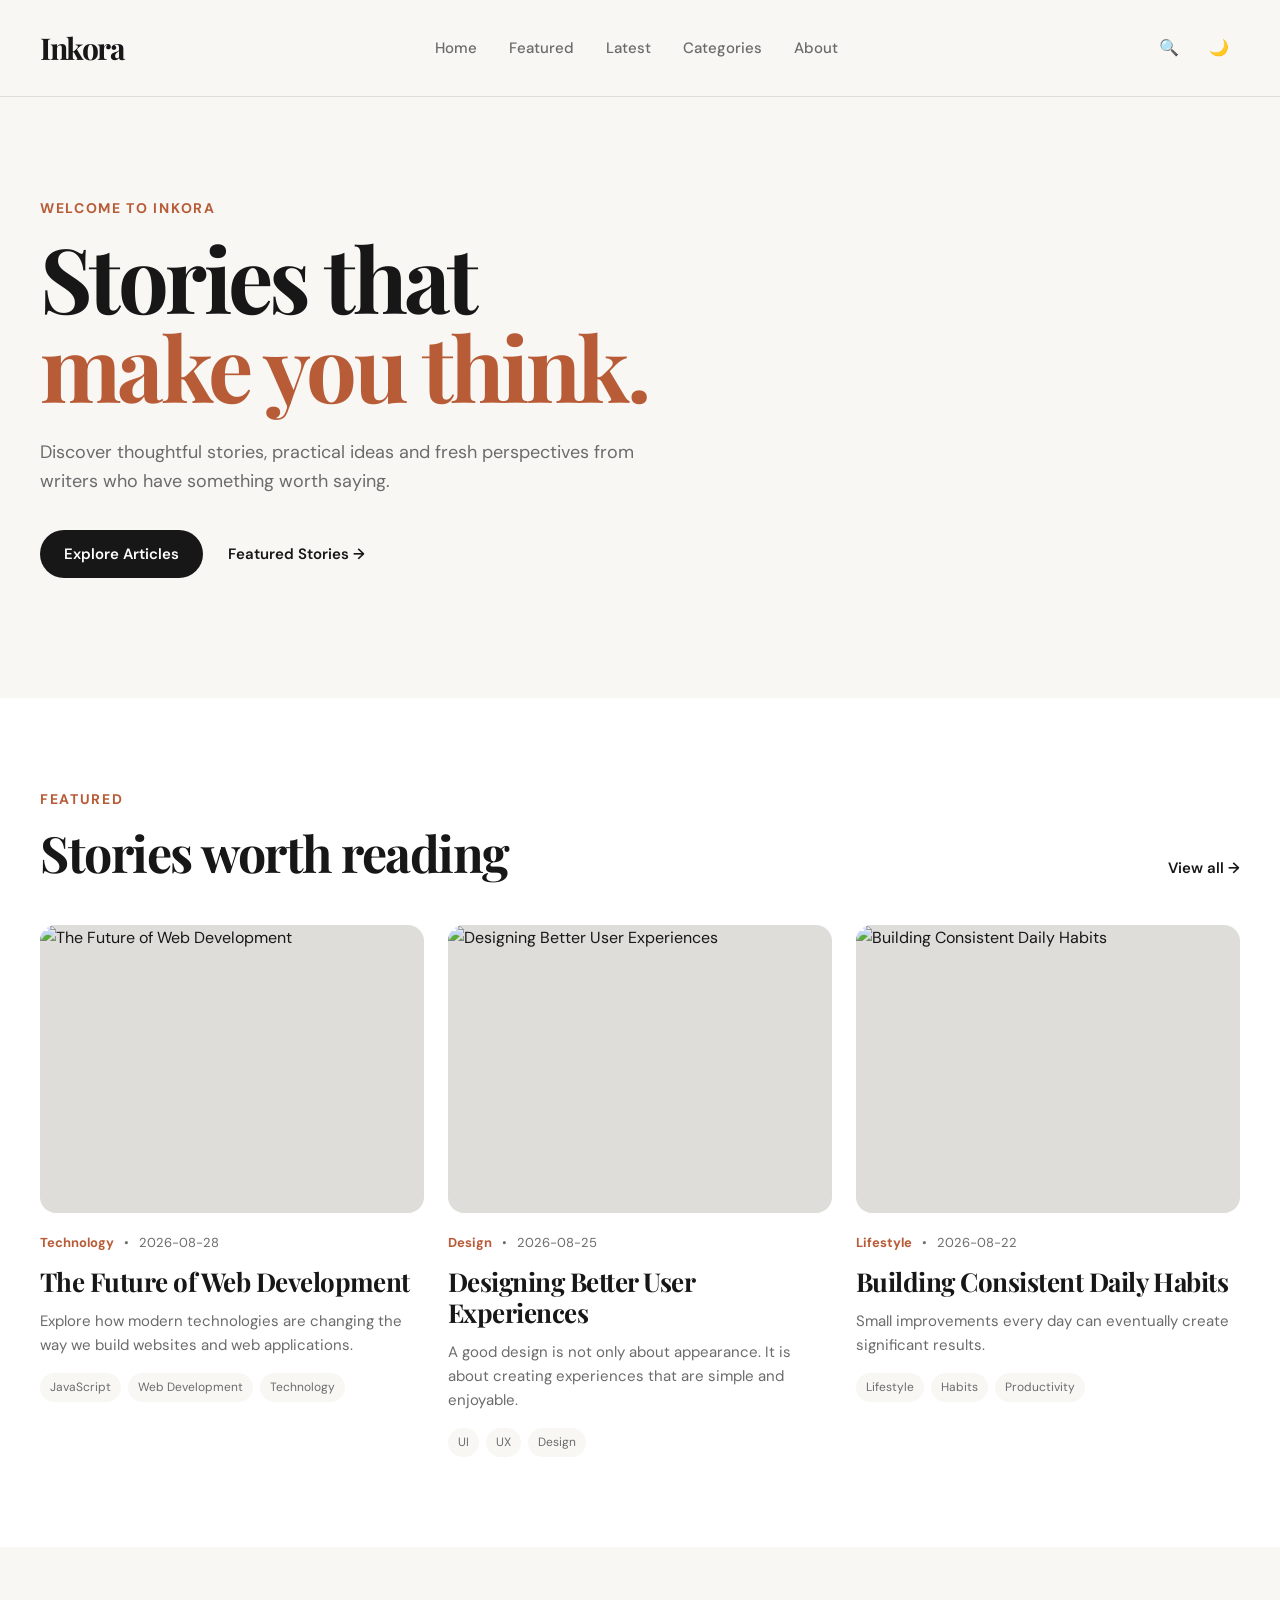
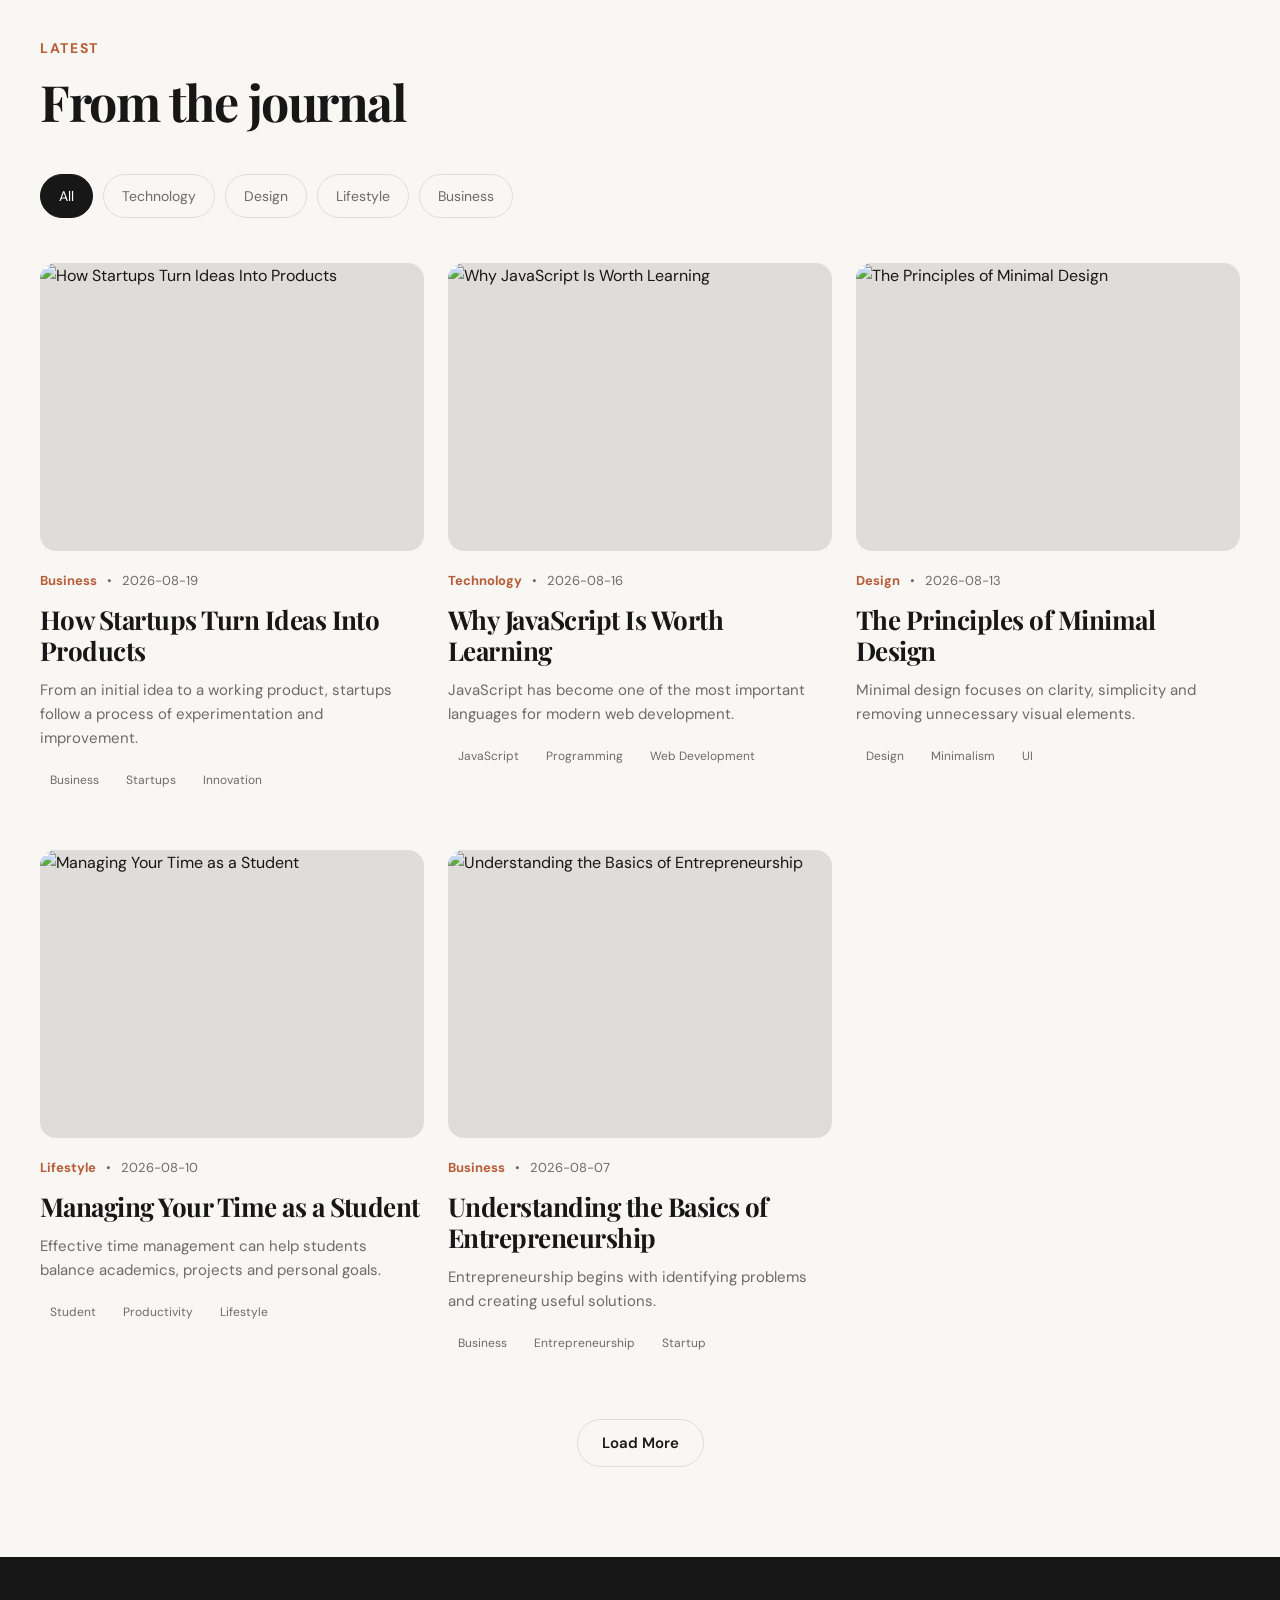
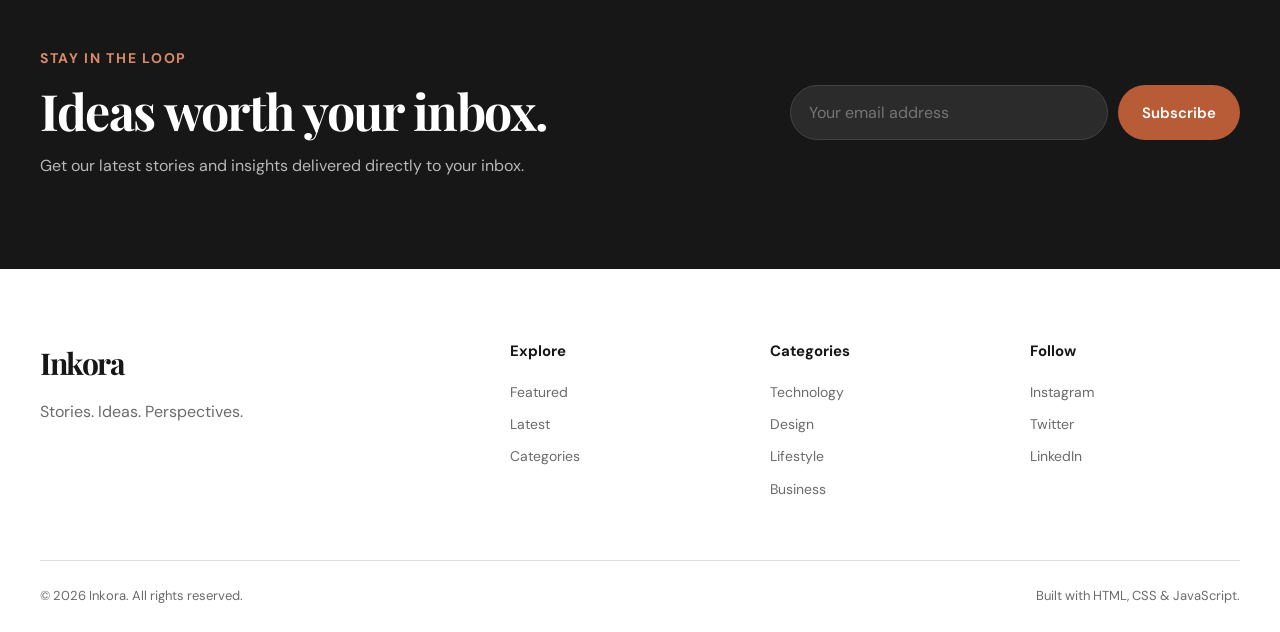
==== commit fec3b318: "Added posts javascript file to add post feature" ====
--- a/index.html
+++ b/index.html
@@ -1,601 +1,599 @@
-<!DOCTYPE html>
-<html lang="en">
-
-<head>
-
-    <meta charset="UTF-8">
-
-    <meta
-        name="viewport"
-        content="width=device-width, initial-scale=1.0"
-    >
-
-    <meta
-        name="description"
-        content="Inkora — Stories, ideas and perspectives."
-    >
-
-    <title>Inkora — Stories. Ideas. Perspectives.</title>
-
-    <!-- Google Font -->
-    <link
-        rel="preconnect"
-        href="https://fonts.googleapis.com"
-    >
-
-    <link
-        rel="preconnect"
-        href="https://fonts.gstatic.com"
-        crossorigin
-    >
-
-    <link
-        href="https://fonts.googleapis.com/css2?family=DM+Sans:wght@400;500;600;700&family=Playfair+Display:wght@500;600;700&display=swap"
-        rel="stylesheet"
-    >
-
-    <!-- Main CSS -->
-    <link
-        rel="stylesheet"
-        href="./css/style.css"
-    >
-
-    <!-- Main JavaScript -->
-    <script
-        src="./js/main.js"
-        defer
-    ></script>
-
-</head>
-
-
-<body>
-
-    <!-- =========================================
-         HEADER
-    ========================================== -->
-
-    <header class="header">
-
-        <div class="container header-container">
-
-            <!-- Logo -->
-
-            <a
-                href="index.html"
-                class="logo"
-            >
-                Inkora
-            </a>
-
-
-            <!-- Navigation -->
-
-            <nav
-                class="navbar"
-                id="navbar"
-                aria-label="Main navigation"
-            >
-
-                <a
-                    href="#home"
-                    class="navbar-link"
-                >
-                    Home
-                </a>
-
-                <a
-                    href="#featured"
-                    class="navbar-link"
-                >
-                    Featured
-                </a>
-
-                <a
-                    href="#latest"
-                    class="navbar-link"
-                >
-                    Latest
-                </a>
-
-                <a
-                    href="#categories"
-                    class="navbar-link"
-                >
-                    Categories
-                </a>
-
-                <a
-                    href="#about"
-                    class="navbar-link"
-                >
-                    About
-                </a>
-
-            </nav>
-
-
-            <!-- Header actions -->
-
-            <div class="header-actions">
-
-                <button
-                    class="icon-btn"
-                    id="searchBtn"
-                    type="button"
-                    aria-label="Open search"
-                >
-                    🔍
-                </button>
-
-
-                <button
-                    class="icon-btn"
-                    id="themeToggle"
-                    type="button"
-                    aria-label="Toggle dark mode"
-                >
-                    🌙
-                </button>
-
-
-                <button
-                    class="menu-btn"
-                    id="menuBtn"
-                    type="button"
-                    aria-label="Open navigation menu"
-                    aria-expanded="false"
-                >
-                    ☰
-                </button>
-
-            </div>
-
-        </div>
-
-    </header>
-
-
-    <!-- =========================================
-         SEARCH OVERLAY
-    ========================================== -->
-
-    <div
-        class="search-overlay"
-        id="searchOverlay"
-    >
-
-        <div class="search-container">
-
-            <button
-                class="close-search"
-                id="closeSearch"
-                type="button"
-                aria-label="Close search"
-            >
-                ✕
-            </button>
-
-
-            <h2>
-                Search Inkora
-            </h2>
-
-
-            <form
-                class="search-form"
-                id="searchForm"
-            >
-
-                <input
-                    type="search"
-                    id="searchInput"
-                    placeholder="Search articles..."
-                    autocomplete="off"
-                >
-
-                <button
-                    type="submit"
-                    class="btn"
-                >
-                    Search
-                </button>
-
-            </form>
-
-        </div>
-
-    </div>
-
-
-    <!-- =========================================
-         MAIN CONTENT
-    ========================================== -->
-
-    <main id="home">
-
-
-        <!-- =====================================
-             HERO
-        ====================================== -->
-
-        <section class="hero">
-
-            <div class="container hero-container">
-
-                <div class="hero-content">
-
-                    <p class="eyebrow">
-                        Welcome to Inkora
-                    </p>
-
-                    <h1 class="hero-title">
-
-                        Stories that
-                        <span>make you think.</span>
-
-                    </h1>
-
-                    <p class="hero-description">
-
-                        Discover thoughtful stories,
-                        practical ideas and fresh
-                        perspectives from writers
-                        who have something worth saying.
-
-                    </p>
-
-
-                    <div class="hero-actions">
-
-                        <a
-                            href="#latest"
-                            class="btn"
-                        >
-                            Explore Articles
-                        </a>
-
-                        <a
-                            href="#featured"
-                            class="text-link"
-                        >
-                            Featured Stories →
-                        </a>
-
-                    </div>
-
-                </div>
-
-            </div>
-
-        </section>
-
-
-        <!-- =====================================
-             FEATURED POSTS
-        ====================================== -->
-
-        <section
-            class="section featured"
-            id="featured"
-        >
-
-            <div class="container">
-
-                <div class="section-header">
-
-                    <div>
-
-                        <p class="eyebrow">
-                            Featured
-                        </p>
-
-                        <h2 class="section-title">
-                            Stories worth reading
-                        </h2>
-
-                    </div>
-
-                    <a
-                        href="#latest"
-                        class="text-link"
-                    >
-                        View all →
-                    </a>
-
-                </div>
-
-
-                <div
-                    class="featured-grid"
-                    id="featuredPosts"
-                >
-
-                    <!-- JavaScript will generate
-                         featured posts here -->
-
-                </div>
-
-            </div>
-
-        </section>
-
-
-        <!-- =====================================
-             LATEST POSTS
-        ====================================== -->
-
-        <section
-            class="section latest"
-            id="latest"
-        >
-
-            <div class="container">
-
-                <div class="section-header">
-
-                    <div>
-
-                        <p class="eyebrow">
-                            Latest
-                        </p>
-
-                        <h2 class="section-title">
-                            From the journal
-                        </h2>
-
-                    </div>
-
-                </div>
-
-
-                <!-- Categories -->
-
-                <div
-                    class="category-list"
-                    id="categories"
-                >
-
-                    <button
-                        class="category-btn active"
-                        data-category="all"
-                    >
-                        All
-                    </button>
-
-                    <button
-                        class="category-btn"
-                        data-category="Technology"
-                    >
-                        Technology
-                    </button>
-
-                    <button
-                        class="category-btn"
-                        data-category="Design"
-                    >
-                        Design
-                    </button>
-
-                    <button
-                        class="category-btn"
-                        data-category="Lifestyle"
-                    >
-                        Lifestyle
-                    </button>
-
-                    <button
-                        class="category-btn"
-                        data-category="Business"
-                    >
-                        Business
-                    </button>
-
-                </div>
-
-
-                <!-- Posts -->
-
-                <div
-                    class="post-grid"
-                    id="latestPosts"
-                >
-
-                    <!-- JavaScript will generate
-                         latest posts here -->
-
-                </div>
-
-
-                <!-- Load More -->
-
-                <div class="load-more-wrapper">
-
-                    <button
-                        class="btn btn-outline"
-                        id="loadMoreBtn"
-                        type="button"
-                    >
-                        Load More
-                    </button>
-
-                </div>
-
-            </div>
-
-        </section>
-
-
-        <!-- =====================================
-             NEWSLETTER
-        ====================================== -->
-
-        <section class="newsletter-section">
-
-            <div class="container newsletter-container">
-
-                <div>
-
-                    <p class="eyebrow">
-                        Stay in the loop
-                    </p>
-
-                    <h2 class="section-title">
-                        Ideas worth your inbox.
-                    </h2>
-
-                    <p>
-                        Get our latest stories and
-                        insights delivered directly
-                        to your inbox.
-                    </p>
-
-                </div>
-
-
-                <form
-                    class="newsletter-form"
-                    id="newsletterForm"
-                >
-
-                    <input
-                        type="email"
-                        id="newsletterEmail"
-                        placeholder="Your email address"
-                        required
-                    >
-
-                    <button
-                        class="btn"
-                        type="submit"
-                    >
-                        Subscribe
-                    </button>
-
-                </form>
-
-            </div>
-
-        </section>
-
-    </main>
-
-
-    <!-- =========================================
-         FOOTER
-    ========================================== -->
-
-    <footer
-        class="footer"
-        id="about"
-    >
-
-        <div class="container">
-
-            <div class="footer-grid">
-
-
-                <div class="footer-brand">
-
-                    <a
-                        href="index.html"
-                        class="logo"
-                    >
-                        Inkora
-                    </a>
-
-                    <p>
-                        Stories. Ideas. Perspectives.
-                    </p>
-
-                </div>
-
-
-                <div class="footer-column">
-
-                    <h3>
-                        Explore
-                    </h3>
-
-                    <a href="#featured">
-                        Featured
-                    </a>
-
-                    <a href="#latest">
-                        Latest
-                    </a>
-
-                    <a href="#categories">
-                        Categories
-                    </a>
-
-                </div>
-
-
-                <div class="footer-column">
-
-                    <h3>
-                        Categories
-                    </h3>
-
-                    <a href="#">
-                        Technology
-                    </a>
-
-                    <a href="#">
-                        Design
-                    </a>
-
-                    <a href="#">
-                        Lifestyle
-                    </a>
-
-                    <a href="#">
-                        Business
-                    </a>
-
-                </div>
-
-
-                <div class="footer-column">
-
-                    <h3>
-                        Follow
-                    </h3>
-
-                    <a href="#">
-                        Instagram
-                    </a>
-
-                    <a href="#">
-                        Twitter
-                    </a>
-
-                    <a href="#">
-                        LinkedIn
-                    </a>
-
-                </div>
-
-            </div>
-
-
-            <div class="footer-bottom">
-
-                <p>
-                    © 2026 Inkora. All rights reserved.
-                </p>
-
-                <p>
-                    Built with HTML, CSS & JavaScript.
-                </p>
-
-            </div>
-
-        </div>
-
-    </footer>
-
-</body>
-
+<!DOCTYPE html>
+<html lang="en">
+
+<head>
+
+    <meta charset="UTF-8">
+
+    <meta
+        name="viewport"
+        content="width=device-width, initial-scale=1.0"
+    >
+
+    <meta
+        name="description"
+        content="Inkora — Stories, ideas and perspectives."
+    >
+
+    <title>Inkora — Stories. Ideas. Perspectives.</title>
+
+    <!-- Google Font -->
+    <link
+        rel="preconnect"
+        href="https://fonts.googleapis.com"
+    >
+
+    <link
+        rel="preconnect"
+        href="https://fonts.gstatic.com"
+        crossorigin
+    >
+
+    <link
+        href="https://fonts.googleapis.com/css2?family=DM+Sans:wght@400;500;600;700&family=Playfair+Display:wght@500;600;700&display=swap"
+        rel="stylesheet"
+    >
+
+    <!-- Main CSS -->
+    <link
+        rel="stylesheet"
+        href="./css/style.css"
+    >
+
+    <script src="./js/posts.js" defer></script>
+        <!-- Main JavaScript -->
+<script src="./js/main.js" defer></script>
+
+</head>
+
+
+<body>
+
+    <!-- =========================================
+         HEADER
+    ========================================== -->
+
+    <header class="header">
+
+        <div class="container header-container">
+
+            <!-- Logo -->
+
+            <a
+                href="index.html"
+                class="logo"
+            >
+                Inkora
+            </a>
+
+
+            <!-- Navigation -->
+
+            <nav
+                class="navbar"
+                id="navbar"
+                aria-label="Main navigation"
+            >
+
+                <a
+                    href="#home"
+                    class="navbar-link"
+                >
+                    Home
+                </a>
+
+                <a
+                    href="#featured"
+                    class="navbar-link"
+                >
+                    Featured
+                </a>
+
+                <a
+                    href="#latest"
+                    class="navbar-link"
+                >
+                    Latest
+                </a>
+
+                <a
+                    href="#categories"
+                    class="navbar-link"
+                >
+                    Categories
+                </a>
+
+                <a
+                    href="#about"
+                    class="navbar-link"
+                >
+                    About
+                </a>
+
+            </nav>
+
+
+            <!-- Header actions -->
+
+            <div class="header-actions">
+
+                <button
+                    class="icon-btn"
+                    id="searchBtn"
+                    type="button"
+                    aria-label="Open search"
+                >
+                    🔍
+                </button>
+
+
+                <button
+                    class="icon-btn"
+                    id="themeToggle"
+                    type="button"
+                    aria-label="Toggle dark mode"
+                >
+                    🌙
+                </button>
+
+
+                <button
+                    class="menu-btn"
+                    id="menuBtn"
+                    type="button"
+                    aria-label="Open navigation menu"
+                    aria-expanded="false"
+                >
+                    ☰
+                </button>
+
+            </div>
+
+        </div>
+
+    </header>
+
+
+    <!-- =========================================
+         SEARCH OVERLAY
+    ========================================== -->
+
+    <div
+        class="search-overlay"
+        id="searchOverlay"
+    >
+
+        <div class="search-container">
+
+            <button
+                class="close-search"
+                id="closeSearch"
+                type="button"
+                aria-label="Close search"
+            >
+                ✕
+            </button>
+
+
+            <h2>
+                Search Inkora
+            </h2>
+
+
+            <form
+                class="search-form"
+                id="searchForm"
+            >
+
+                <input
+                    type="search"
+                    id="searchInput"
+                    placeholder="Search articles..."
+                    autocomplete="off"
+                >
+
+                <button
+                    type="submit"
+                    class="btn"
+                >
+                    Search
+                </button>
+
+            </form>
+
+        </div>
+
+    </div>
+
+
+    <!-- =========================================
+         MAIN CONTENT
+    ========================================== -->
+
+    <main id="home">
+
+
+        <!-- =====================================
+             HERO
+        ====================================== -->
+
+        <section class="hero">
+
+            <div class="container hero-container">
+
+                <div class="hero-content">
+
+                    <p class="eyebrow">
+                        Welcome to Inkora
+                    </p>
+
+                    <h1 class="hero-title">
+
+                        Stories that
+                        <span>make you think.</span>
+
+                    </h1>
+
+                    <p class="hero-description">
+
+                        Discover thoughtful stories,
+                        practical ideas and fresh
+                        perspectives from writers
+                        who have something worth saying.
+
+                    </p>
+
+
+                    <div class="hero-actions">
+
+                        <a
+                            href="#latest"
+                            class="btn"
+                        >
+                            Explore Articles
+                        </a>
+
+                        <a
+                            href="#featured"
+                            class="text-link"
+                        >
+                            Featured Stories →
+                        </a>
+
+                    </div>
+
+                </div>
+
+            </div>
+
+        </section>
+
+
+        <!-- =====================================
+             FEATURED POSTS
+        ====================================== -->
+
+        <section
+            class="section featured"
+            id="featured"
+        >
+
+            <div class="container">
+
+                <div class="section-header">
+
+                    <div>
+
+                        <p class="eyebrow">
+                            Featured
+                        </p>
+
+                        <h2 class="section-title">
+                            Stories worth reading
+                        </h2>
+
+                    </div>
+
+                    <a
+                        href="#latest"
+                        class="text-link"
+                    >
+                        View all →
+                    </a>
+
+                </div>
+
+
+                <div
+                    class="featured-grid"
+                    id="featuredPosts"
+                >
+
+                    <!-- JavaScript will generate
+                         featured posts here -->
+
+                </div>
+
+            </div>
+
+        </section>
+
+
+        <!-- =====================================
+             LATEST POSTS
+        ====================================== -->
+
+        <section
+            class="section latest"
+            id="latest"
+        >
+
+            <div class="container">
+
+                <div class="section-header">
+
+                    <div>
+
+                        <p class="eyebrow">
+                            Latest
+                        </p>
+
+                        <h2 class="section-title">
+                            From the journal
+                        </h2>
+
+                    </div>
+
+                </div>
+
+
+                <!-- Categories -->
+
+                <div
+                    class="category-list"
+                    id="categories"
+                >
+
+                    <button
+                        class="category-btn active"
+                        data-category="all"
+                    >
+                        All
+                    </button>
+
+                    <button
+                        class="category-btn"
+                        data-category="Technology"
+                    >
+                        Technology
+                    </button>
+
+                    <button
+                        class="category-btn"
+                        data-category="Design"
+                    >
+                        Design
+                    </button>
+
+                    <button
+                        class="category-btn"
+                        data-category="Lifestyle"
+                    >
+                        Lifestyle
+                    </button>
+
+                    <button
+                        class="category-btn"
+                        data-category="Business"
+                    >
+                        Business
+                    </button>
+
+                </div>
+
+
+                <!-- Posts -->
+
+                <div
+                    class="post-grid"
+                    id="latestPosts"
+                >
+
+                    <!-- JavaScript will generate
+                         latest posts here -->
+
+                </div>
+
+
+                <!-- Load More -->
+
+                <div class="load-more-wrapper">
+
+                    <button
+                        class="btn btn-outline"
+                        id="loadMoreBtn"
+                        type="button"
+                    >
+                        Load More
+                    </button>
+
+                </div>
+
+            </div>
+
+        </section>
+
+
+        <!-- =====================================
+             NEWSLETTER
+        ====================================== -->
+
+        <section class="newsletter-section">
+
+            <div class="container newsletter-container">
+
+                <div>
+
+                    <p class="eyebrow">
+                        Stay in the loop
+                    </p>
+
+                    <h2 class="section-title">
+                        Ideas worth your inbox.
+                    </h2>
+
+                    <p>
+                        Get our latest stories and
+                        insights delivered directly
+                        to your inbox.
+                    </p>
+
+                </div>
+
+
+                <form
+                    class="newsletter-form"
+                    id="newsletterForm"
+                >
+
+                    <input
+                        type="email"
+                        id="newsletterEmail"
+                        placeholder="Your email address"
+                        required
+                    >
+
+                    <button
+                        class="btn"
+                        type="submit"
+                    >
+                        Subscribe
+                    </button>
+
+                </form>
+
+            </div>
+
+        </section>
+
+    </main>
+
+
+    <!-- =========================================
+         FOOTER
+    ========================================== -->
+
+    <footer
+        class="footer"
+        id="about"
+    >
+
+        <div class="container">
+
+            <div class="footer-grid">
+
+
+                <div class="footer-brand">
+
+                    <a
+                        href="index.html"
+                        class="logo"
+                    >
+                        Inkora
+                    </a>
+
+                    <p>
+                        Stories. Ideas. Perspectives.
+                    </p>
+
+                </div>
+
+
+                <div class="footer-column">
+
+                    <h3>
+                        Explore
+                    </h3>
+
+                    <a href="#featured">
+                        Featured
+                    </a>
+
+                    <a href="#latest">
+                        Latest
+                    </a>
+
+                    <a href="#categories">
+                        Categories
+                    </a>
+
+                </div>
+
+
+                <div class="footer-column">
+
+                    <h3>
+                        Categories
+                    </h3>
+
+                    <a href="#">
+                        Technology
+                    </a>
+
+                    <a href="#">
+                        Design
+                    </a>
+
+                    <a href="#">
+                        Lifestyle
+                    </a>
+
+                    <a href="#">
+                        Business
+                    </a>
+
+                </div>
+
+
+                <div class="footer-column">
+
+                    <h3>
+                        Follow
+                    </h3>
+
+                    <a href="#">
+                        Instagram
+                    </a>
+
+                    <a href="#">
+                        Twitter
+                    </a>
+
+                    <a href="#">
+                        LinkedIn
+                    </a>
+
+                </div>
+
+            </div>
+
+
+            <div class="footer-bottom">
+
+                <p>
+                    © 2026 Inkora. All rights reserved.
+                </p>
+
+                <p>
+                    Built with HTML, CSS & JavaScript.
+                </p>
+
+            </div>
+
+        </div>
+
+    </footer>
+
+</body>
+
 </html>
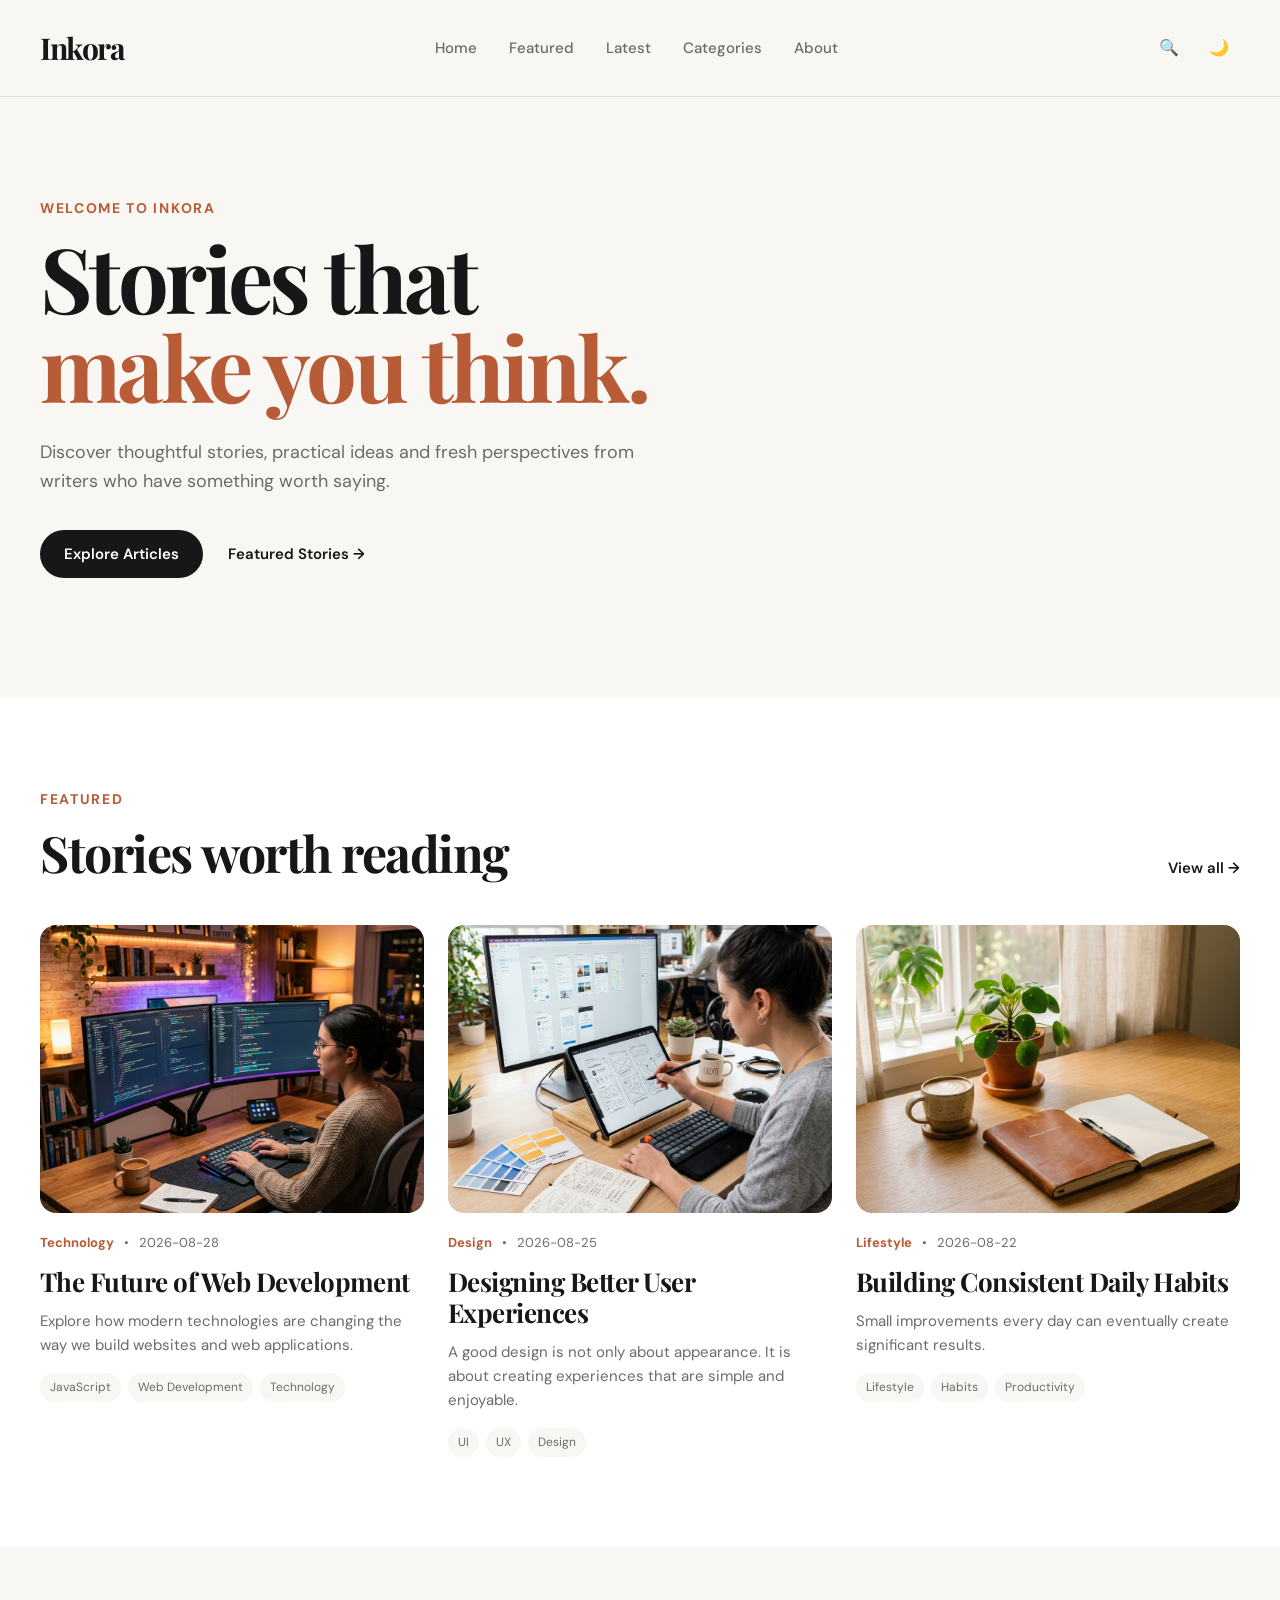
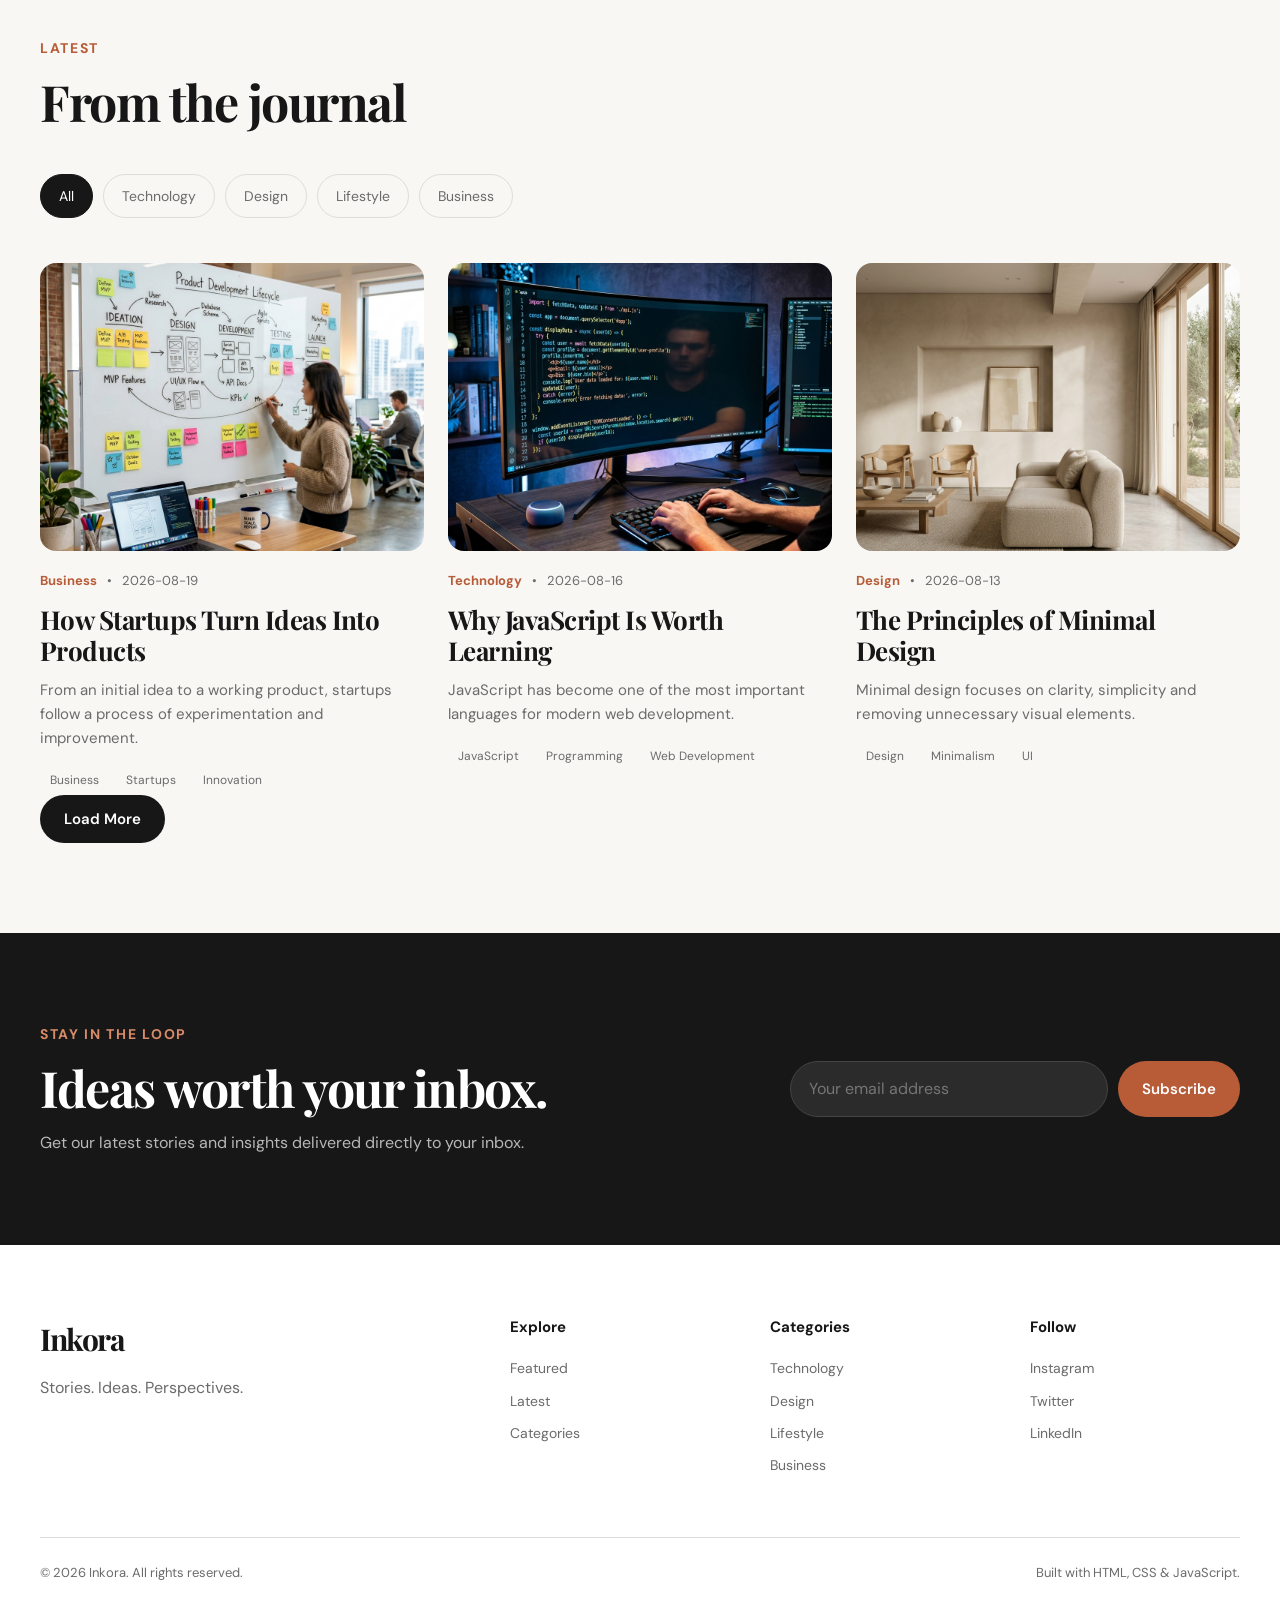
==== commit fbe0b61f: "Added images in assets folder and updated the README.md" ====
--- a/index.html
+++ b/index.html
@@ -1,599 +1,291 @@
-<!DOCTYPE html>
-<html lang="en">
-
-<head>
-
-    <meta charset="UTF-8">
-
-    <meta
-        name="viewport"
-        content="width=device-width, initial-scale=1.0"
-    >
-
-    <meta
-        name="description"
-        content="Inkora — Stories, ideas and perspectives."
-    >
-
-    <title>Inkora — Stories. Ideas. Perspectives.</title>
-
-    <!-- Google Font -->
-    <link
-        rel="preconnect"
-        href="https://fonts.googleapis.com"
-    >
-
-    <link
-        rel="preconnect"
-        href="https://fonts.gstatic.com"
-        crossorigin
-    >
-
-    <link
-        href="https://fonts.googleapis.com/css2?family=DM+Sans:wght@400;500;600;700&family=Playfair+Display:wght@500;600;700&display=swap"
-        rel="stylesheet"
-    >
-
-    <!-- Main CSS -->
-    <link
-        rel="stylesheet"
-        href="./css/style.css"
-    >
-
-    <script src="./js/posts.js" defer></script>
-        <!-- Main JavaScript -->
-<script src="./js/main.js" defer></script>
-
-</head>
-
-
-<body>
-
-    <!-- =========================================
-         HEADER
-    ========================================== -->
-
-    <header class="header">
-
-        <div class="container header-container">
-
-            <!-- Logo -->
-
-            <a
-                href="index.html"
-                class="logo"
-            >
-                Inkora
-            </a>
-
-
-            <!-- Navigation -->
-
-            <nav
-                class="navbar"
-                id="navbar"
-                aria-label="Main navigation"
-            >
-
-                <a
-                    href="#home"
-                    class="navbar-link"
-                >
-                    Home
-                </a>
-
-                <a
-                    href="#featured"
-                    class="navbar-link"
-                >
-                    Featured
-                </a>
-
-                <a
-                    href="#latest"
-                    class="navbar-link"
-                >
-                    Latest
-                </a>
-
-                <a
-                    href="#categories"
-                    class="navbar-link"
-                >
-                    Categories
-                </a>
-
-                <a
-                    href="#about"
-                    class="navbar-link"
-                >
-                    About
-                </a>
-
-            </nav>
-
-
-            <!-- Header actions -->
-
-            <div class="header-actions">
-
-                <button
-                    class="icon-btn"
-                    id="searchBtn"
-                    type="button"
-                    aria-label="Open search"
-                >
-                    🔍
-                </button>
-
-
-                <button
-                    class="icon-btn"
-                    id="themeToggle"
-                    type="button"
-                    aria-label="Toggle dark mode"
-                >
-                    🌙
-                </button>
-
-
-                <button
-                    class="menu-btn"
-                    id="menuBtn"
-                    type="button"
-                    aria-label="Open navigation menu"
-                    aria-expanded="false"
-                >
-                    ☰
-                </button>
-
-            </div>
-
-        </div>
-
-    </header>
-
-
-    <!-- =========================================
-         SEARCH OVERLAY
-    ========================================== -->
-
-    <div
-        class="search-overlay"
-        id="searchOverlay"
-    >
-
-        <div class="search-container">
-
-            <button
-                class="close-search"
-                id="closeSearch"
-                type="button"
-                aria-label="Close search"
-            >
-                ✕
-            </button>
-
-
-            <h2>
-                Search Inkora
-            </h2>
-
-
-            <form
-                class="search-form"
-                id="searchForm"
-            >
-
-                <input
-                    type="search"
-                    id="searchInput"
-                    placeholder="Search articles..."
-                    autocomplete="off"
-                >
-
-                <button
-                    type="submit"
-                    class="btn"
-                >
-                    Search
-                </button>
-
-            </form>
-
-        </div>
-
-    </div>
-
-
-    <!-- =========================================
-         MAIN CONTENT
-    ========================================== -->
-
-    <main id="home">
-
-
-        <!-- =====================================
-             HERO
-        ====================================== -->
-
-        <section class="hero">
-
-            <div class="container hero-container">
-
-                <div class="hero-content">
-
-                    <p class="eyebrow">
-                        Welcome to Inkora
-                    </p>
-
-                    <h1 class="hero-title">
-
-                        Stories that
-                        <span>make you think.</span>
-
-                    </h1>
-
-                    <p class="hero-description">
-
-                        Discover thoughtful stories,
-                        practical ideas and fresh
-                        perspectives from writers
-                        who have something worth saying.
-
-                    </p>
-
-
-                    <div class="hero-actions">
-
-                        <a
-                            href="#latest"
-                            class="btn"
-                        >
-                            Explore Articles
-                        </a>
-
-                        <a
-                            href="#featured"
-                            class="text-link"
-                        >
-                            Featured Stories →
-                        </a>
-
-                    </div>
-
-                </div>
-
-            </div>
-
-        </section>
-
-
-        <!-- =====================================
-             FEATURED POSTS
-        ====================================== -->
-
-        <section
-            class="section featured"
-            id="featured"
-        >
-
-            <div class="container">
-
-                <div class="section-header">
-
-                    <div>
-
-                        <p class="eyebrow">
-                            Featured
-                        </p>
-
-                        <h2 class="section-title">
-                            Stories worth reading
-                        </h2>
-
-                    </div>
-
-                    <a
-                        href="#latest"
-                        class="text-link"
-                    >
-                        View all →
-                    </a>
-
-                </div>
-
-
-                <div
-                    class="featured-grid"
-                    id="featuredPosts"
-                >
-
-                    <!-- JavaScript will generate
-                         featured posts here -->
-
-                </div>
-
-            </div>
-
-        </section>
-
-
-        <!-- =====================================
-             LATEST POSTS
-        ====================================== -->
-
-        <section
-            class="section latest"
-            id="latest"
-        >
-
-            <div class="container">
-
-                <div class="section-header">
-
-                    <div>
-
-                        <p class="eyebrow">
-                            Latest
-                        </p>
-
-                        <h2 class="section-title">
-                            From the journal
-                        </h2>
-
-                    </div>
-
-                </div>
-
-
-                <!-- Categories -->
-
-                <div
-                    class="category-list"
-                    id="categories"
-                >
-
-                    <button
-                        class="category-btn active"
-                        data-category="all"
-                    >
-                        All
-                    </button>
-
-                    <button
-                        class="category-btn"
-                        data-category="Technology"
-                    >
-                        Technology
-                    </button>
-
-                    <button
-                        class="category-btn"
-                        data-category="Design"
-                    >
-                        Design
-                    </button>
-
-                    <button
-                        class="category-btn"
-                        data-category="Lifestyle"
-                    >
-                        Lifestyle
-                    </button>
-
-                    <button
-                        class="category-btn"
-                        data-category="Business"
-                    >
-                        Business
-                    </button>
-
-                </div>
-
-
-                <!-- Posts -->
-
-                <div
-                    class="post-grid"
-                    id="latestPosts"
-                >
-
-                    <!-- JavaScript will generate
-                         latest posts here -->
-
-                </div>
-
-
-                <!-- Load More -->
-
-                <div class="load-more-wrapper">
-
-                    <button
-                        class="btn btn-outline"
-                        id="loadMoreBtn"
-                        type="button"
-                    >
-                        Load More
-                    </button>
-
-                </div>
-
-            </div>
-
-        </section>
-
-
-        <!-- =====================================
-             NEWSLETTER
-        ====================================== -->
-
-        <section class="newsletter-section">
-
-            <div class="container newsletter-container">
-
-                <div>
-
-                    <p class="eyebrow">
-                        Stay in the loop
-                    </p>
-
-                    <h2 class="section-title">
-                        Ideas worth your inbox.
-                    </h2>
-
-                    <p>
-                        Get our latest stories and
-                        insights delivered directly
-                        to your inbox.
-                    </p>
-
-                </div>
-
-
-                <form
-                    class="newsletter-form"
-                    id="newsletterForm"
-                >
-
-                    <input
-                        type="email"
-                        id="newsletterEmail"
-                        placeholder="Your email address"
-                        required
-                    >
-
-                    <button
-                        class="btn"
-                        type="submit"
-                    >
-                        Subscribe
-                    </button>
-
-                </form>
-
-            </div>
-
-        </section>
-
-    </main>
-
-
-    <!-- =========================================
-         FOOTER
-    ========================================== -->
-
-    <footer
-        class="footer"
-        id="about"
-    >
-
-        <div class="container">
-
-            <div class="footer-grid">
-
-
-                <div class="footer-brand">
-
-                    <a
-                        href="index.html"
-                        class="logo"
-                    >
-                        Inkora
-                    </a>
-
-                    <p>
-                        Stories. Ideas. Perspectives.
-                    </p>
-
-                </div>
-
-
-                <div class="footer-column">
-
-                    <h3>
-                        Explore
-                    </h3>
-
-                    <a href="#featured">
-                        Featured
-                    </a>
-
-                    <a href="#latest">
-                        Latest
-                    </a>
-
-                    <a href="#categories">
-                        Categories
-                    </a>
-
-                </div>
-
-
-                <div class="footer-column">
-
-                    <h3>
-                        Categories
-                    </h3>
-
-                    <a href="#">
-                        Technology
-                    </a>
-
-                    <a href="#">
-                        Design
-                    </a>
-
-                    <a href="#">
-                        Lifestyle
-                    </a>
-
-                    <a href="#">
-                        Business
-                    </a>
-
-                </div>
-
-
-                <div class="footer-column">
-
-                    <h3>
-                        Follow
-                    </h3>
-
-                    <a href="#">
-                        Instagram
-                    </a>
-
-                    <a href="#">
-                        Twitter
-                    </a>
-
-                    <a href="#">
-                        LinkedIn
-                    </a>
-
-                </div>
-
-            </div>
-
-
-            <div class="footer-bottom">
-
-                <p>
-                    © 2026 Inkora. All rights reserved.
-                </p>
-
-                <p>
-                    Built with HTML, CSS & JavaScript.
-                </p>
-
-            </div>
-
-        </div>
-
-    </footer>
-
-</body>
-
+<!DOCTYPE html>
+<html lang="en">
+
+<head>
+    <meta charset="UTF-8">
+    <meta name="viewport" content="width=device-width, initial-scale=1.0">
+    <meta name="description" content="Inkora — Stories, ideas and perspectives.">
+    <title>Inkora — Stories. Ideas. Perspectives.</title>
+
+    <link rel="preconnect" href="https://fonts.googleapis.com">
+    <link rel="preconnect" href="https://fonts.gstatic.com" crossorigin>
+    <link href="https://fonts.googleapis.com/css2?family=DM+Sans:wght@400;500;600;700&family=Playfair+Display:wght@500;600;700&display=swap" rel="stylesheet">
+
+    <link rel="stylesheet" href="./css/style.css">
+
+    <script src="./js/posts.js" defer></script>
+    <script src="./js/main.js" defer></script>
+    <script src="./js/search.js" defer></script>
+</head>
+
+<body>
+
+    <header class="header">
+        <div class="container header-container">
+            <a href="index.html" class="logo">
+                Inkora
+            </a>
+
+            <nav class="navbar" id="navbar" aria-label="Main navigation">
+                <a href="#home" class="navbar-link">
+                    Home
+                </a>
+                <a href="#featured" class="navbar-link">
+                    Featured
+                </a>
+                <a href="#latest" class="navbar-link">
+                    Latest
+                </a>
+                <a href="#categories" class="navbar-link">
+                    Categories
+                </a>
+                <a href="#about" class="navbar-link">
+                    About
+                </a>
+            </nav>
+
+            <div class="header-actions">
+                <button class="icon-btn" id="searchBtn" type="button" aria-label="Open search">
+                    🔍
+                </button>
+
+                <button class="icon-btn" id="themeToggle" type="button" aria-label="Toggle dark mode">
+                    🌙
+                </button>
+
+                <button class="menu-btn" id="menuBtn" type="button" aria-label="Open navigation menu" aria-expanded="false">
+                    ☰
+                </button>
+            </div>
+        </div>
+    </header>
+
+    <div class="search-overlay" id="searchOverlay">
+        <div class="search-container">
+            <button class="close-search" id="closeSearch" type="button" aria-label="Close search">
+                ✕
+            </button>
+
+            <h2>
+                Search Inkora
+            </h2>
+
+            <form class="search-form" id="searchForm">
+                <input type="search" id="searchInput" placeholder="Search articles..." autocomplete="off">
+                <button type="submit" class="btn">
+                    Search
+                </button>
+            </form>
+            <div class="search-results" id="searchResults">
+            </div>
+        </div>
+    </div>
+
+    <main id="home">
+
+        <section class="hero">
+            <div class="container hero-container">
+                <div class="hero-content">
+                    <p class="eyebrow">
+                        Welcome to Inkora
+                    </p>
+
+                    <h1 class="hero-title">
+                        Stories that
+                        <span>make you think.</span>
+                    </h1>
+
+                    <p class="hero-description">
+                        Discover thoughtful stories,
+                        practical ideas and fresh
+                        perspectives from writers
+                        who have something worth saying.
+                    </p>
+
+                    <div class="hero-actions">
+                        <a href="#latest" class="btn">
+                            Explore Articles
+                        </a>
+
+                        <a href="#featured" class="text-link">
+                            Featured Stories →
+                        </a>
+                    </div>
+                </div>
+            </div>
+        </section>
+
+        <section class="section featured" id="featured">
+            <div class="container">
+                <div class="section-header">
+                    <div>
+                        <p class="eyebrow">
+                            Featured
+                        </p>
+
+                        <h2 class="section-title">
+                            Stories worth reading
+                        </h2>
+                    </div>
+
+                    <a href="#latest" class="text-link">
+                        View all →
+                    </a>
+                </div>
+
+                <div class="featured-grid" id="featuredPosts">
+                </div>
+            </div>
+        </section>
+
+        <section class="section latest" id="latest">
+            <div class="container">
+                <div class="section-header">
+                    <div>
+                        <p class="eyebrow">
+                            Latest
+                        </p>
+
+                        <h2 class="section-title">
+                            From the journal
+                        </h2>
+                    </div>
+                </div>
+
+                <div class="category-list" id="categories">
+                    <button class="category-btn active" data-category="all">
+                        All
+                    </button>
+                    <button class="category-btn" data-category="Technology">
+                        Technology
+                    </button>
+                    <button class="category-btn" data-category="Design">
+                        Design
+                    </button>
+                    <button class="category-btn" data-category="Lifestyle">
+                        Lifestyle
+                    </button>
+                    <button class="category-btn" data-category="Business">
+                        Business
+                    </button>
+                </div>
+
+                <div class="post-grid" id="latestPosts">
+                </div>
+
+                <button class="btn load-more-btn" id="loadMoreBtn" type="button">
+                    Load More
+                </button>
+            </div>
+        </section>
+
+        <section class="newsletter-section">
+            <div class="container newsletter-container">
+                <div>
+                    <p class="eyebrow">
+                        Stay in the loop
+                    </p>
+
+                    <h2 class="section-title">
+                        Ideas worth your inbox.
+                    </h2>
+
+                    <p>
+                        Get our latest stories and
+                        insights delivered directly
+                        to your inbox.
+                    </p>
+                </div>
+
+                <form class="newsletter-form" id="newsletterForm">
+                    <input type="email" id="newsletterEmail" placeholder="Your email address" required>
+
+                    <button class="btn" type="submit">
+                        Subscribe
+                    </button>
+                </form>
+            </div>
+        </section>
+
+    </main>
+
+    <footer class="footer" id="about">
+        <div class="container">
+            <div class="footer-grid">
+                <div class="footer-brand">
+                    <a href="index.html" class="logo">
+                        Inkora
+                    </a>
+
+                    <p>
+                        Stories. Ideas. Perspectives.
+                    </p>
+                </div>
+
+                <div class="footer-column">
+                    <h3>
+                        Explore
+                    </h3>
+
+                    <a href="#featured">
+                        Featured
+                    </a>
+                    <a href="#latest">
+                        Latest
+                    </a>
+                    <a href="#categories">
+                        Categories
+                    </a>
+                </div>
+
+                <div class="footer-column">
+                    <h3>
+                        Categories
+                    </h3>
+
+                    <a href="#">
+                        Technology
+                    </a>
+                    <a href="#">
+                        Design
+                    </a>
+                    <a href="#">
+                        Lifestyle
+                    </a>
+                    <a href="#">
+                        Business
+                    </a>
+                </div>
+
+                <div class="footer-column">
+                    <h3>
+                        Follow
+                    </h3>
+
+                    <a href="#">
+                        Instagram
+                    </a>
+                    <a href="#">
+                        Twitter
+                    </a>
+                    <a href="#">
+                        LinkedIn
+                    </a>
+                </div>
+            </div>
+
+            <div class="footer-bottom">
+                <p>
+                    © 2026 Inkora. All rights reserved.
+                </p>
+
+                <p>
+                    Built with HTML, CSS & JavaScript.
+                </p>
+            </div>
+        </div>
+    </footer>
+
+</body>
+
 </html>
--- a/css/style.css
+++ b/css/style.css
@@ -6,7 +6,7 @@
 
 :root {
 
-    /* Colors */
+    
 
     --color-background: #f8f7f4;
     --color-surface: #ffffff;
@@ -17,19 +17,19 @@
     --color-accent-dark: #91452a;
 
 
-    /* Typography */
+    
 
     --font-body: "DM Sans", sans-serif;
     --font-heading: "Playfair Display", serif;
 
 
-    /* Layout */
+    
 
     --container-width: 1200px;
     --container-padding: 20px;
 
 
-    /* Borders */
+    
 
     --radius-small: 8px;
     --radius-medium: 16px;
@@ -37,7 +37,7 @@
     --radius-pill: 999px;
 
 
-    /* Shadows */
+    
 
     --shadow-small:
         0 4px 20px rgba(0, 0, 0, 0.06);
@@ -46,10 +46,23 @@
         0 10px 40px rgba(0, 0, 0, 0.08);
 
 
-    /* Animation */
+    
 
     --transition:
         0.25s ease;
+
+}
+
+
+html.dark-mode {
+
+    --color-background: #171717;
+    --color-surface: #222222;
+    --color-text: #f5f5f5;
+    --color-text-light: #b5b5b5;
+    --color-border: #3a3a3a;
+    --color-accent: #d87850;
+    --color-accent-dark: #b85c38;
 
 }
 
@@ -57,6 +70,7 @@
     font-size: 62.5%;
     scroll-behavior: smooth;
 }
+
 
 body {
     min-height: 100vh;
@@ -95,9 +109,7 @@
 ul {
     list-style: none;
 }
-/* =========================================
-   CONTAINER
-========================================= */
+
 
 .container {
     width: min(
@@ -107,9 +119,7 @@
 
     margin-inline: auto;
 }
-/* =========================================
-   BUTTONS
-========================================= */
+
 
 .btn {
     display: inline-flex;
@@ -151,9 +161,7 @@
     background-color: var(--color-text);
 }
 
-/* =========================================
-   HEADER
-========================================= */
+
 
 .header {
     position: relative;
@@ -233,9 +241,7 @@
 .menu-btn {
     display: none;
 }
-/* =========================================
-   HERO
-========================================= */
+
 
 .hero {
     padding-block: 100px 120px;
@@ -314,9 +320,7 @@
 .text-link:hover {
     color: var(--color-accent);
 }
-/* =========================================
-   SECTIONS
-========================================= */
+
 
 .section {
     padding-block: 90px;
@@ -345,9 +349,7 @@
 
     letter-spacing: -0.03em;
 }
-/* =========================================
-   FEATURED POSTS
-========================================= */
+
 
 .featured {
     background-color: var(--color-surface);
@@ -361,9 +363,7 @@
 
     gap: 24px;
 }
-/* =========================================
-   POST CARD
-========================================= */
+
 
 .post-card {
     overflow: hidden;
@@ -462,9 +462,7 @@
 
     font-size: 1.2rem;
 }
-/* =========================================
-   LATEST POSTS
-========================================= */
+
 
 .latest {
     background-color: var(--color-background);
@@ -478,9 +476,7 @@
 
     gap: 55px 24px;
 }
-/* =========================================
-   CATEGORIES
-========================================= */
+
 
 .category-list {
     display: flex;
@@ -517,9 +513,7 @@
 
     border-color: var(--color-text);
 }
-/* =========================================
-   LOAD MORE
-========================================= */
+
 
 .load-more-wrapper {
     display: flex;
@@ -527,9 +521,7 @@
 
     margin-top: 60px;
 }
-/* =========================================
-   NEWSLETTER
-========================================= */
+
 
 .newsletter-section {
     padding-block: 90px;
@@ -602,9 +594,7 @@
 .newsletter-section .btn:hover {
     background-color: var(--color-accent-dark);
 }
-/* =========================================
-   FOOTER
-========================================= */
+
 
 .footer {
     padding-block: 70px 25px;
@@ -665,9 +655,7 @@
 
     font-size: 1.3rem;
 }
-/* =========================================
-   SEARCH OVERLAY
-========================================= */
+
 
 .search-overlay {
     position: fixed;
@@ -754,9 +742,7 @@
 
     font-size: 1.7rem;
 }
-/* =========================================
-   TABLET
-========================================= */
+
 
 @media (max-width: 991px) {
 
@@ -782,9 +768,7 @@
     }
 
 }
-/* =========================================
-   MOBILE
-========================================= */
+
 
 @media (max-width: 767px) {
 
@@ -897,3 +881,143 @@
     }
 
 }
+
+
+.article {
+    padding-block: 90px;
+}
+
+.article-header {
+    max-width: 850px;
+    margin-inline: auto;
+    text-align: center;
+}
+
+.article-title {
+    margin-top: 20px;
+    font-family: var(--font-heading);
+    font-size: clamp(4rem, 7vw, 7rem);
+    line-height: 1.05;
+    letter-spacing: -0.04em;
+}
+
+.article-excerpt {
+    max-width: 700px;
+    margin: 25px auto 0;
+    color: var(--color-text-light);
+    font-size: 1.8rem;
+}
+
+.article-image {
+    max-width: 1000px;
+    margin: 60px auto 0;
+    overflow: hidden;
+    border-radius: var(--radius-large);
+    background-color: var(--color-border);
+}
+
+.article-image img {
+    width: 100%;
+    max-height: 600px;
+    object-fit: cover;
+}
+
+.article-body {
+    max-width: 750px;
+    margin: 60px auto 0;
+    font-size: 1.8rem;
+    line-height: 1.9;
+}
+
+.article-tags {
+    display: flex;
+    justify-content: center;
+    flex-wrap: wrap;
+    gap: 8px;
+    max-width: 750px;
+    margin: 40px auto 0;
+}
+
+.article-tags span {
+    padding: 7px 14px;
+    background-color: var(--color-background);
+    border-radius: var(--radius-pill);
+    color: var(--color-text-light);
+    font-size: 1.3rem;
+}
+
+.article-footer {
+    display: flex;
+    justify-content: center;
+    margin-top: 50px;
+}
+
+.article-not-found {
+    max-width: 600px;
+    margin: 80px auto;
+    text-align: center;
+}
+
+.article-not-found h1 {
+    font-family: var(--font-heading);
+    font-size: 5rem;
+}
+
+.article-not-found p {
+    margin: 15px 0 30px;
+    color: var(--color-text-light);
+}
+
+
+
+
+.search-results {
+    margin-top: 30px;
+    max-height: 400px;
+    overflow-y: auto;
+}
+
+.search-result {
+    padding: 20px 0;
+    border-top: 1px solid rgba(255, 255, 255, 0.15);
+}
+
+.search-result:first-child {
+    border-top: none;
+}
+
+.search-result .post-meta {
+    color: #a0a0a0;
+}
+
+.search-result .post-meta span:first-child {
+    color: var(--color-accent);
+}
+
+.search-result-title {
+    margin-top: 8px;
+    font-family: var(--font-heading);
+    font-size: 2.2rem;
+}
+
+.search-result-title a {
+    color: #ffffff;
+    transition: color var(--transition);
+}
+
+.search-result-title a:hover {
+    color: var(--color-accent);
+}
+
+.search-result-excerpt {
+    margin-top: 8px;
+    color: #b5b5b5;
+    font-size: 1.4rem;
+    line-height: 1.6;
+}
+
+.search-no-results {
+    padding: 30px 0;
+    color: #b5b5b5;
+    text-align: center;
+}
